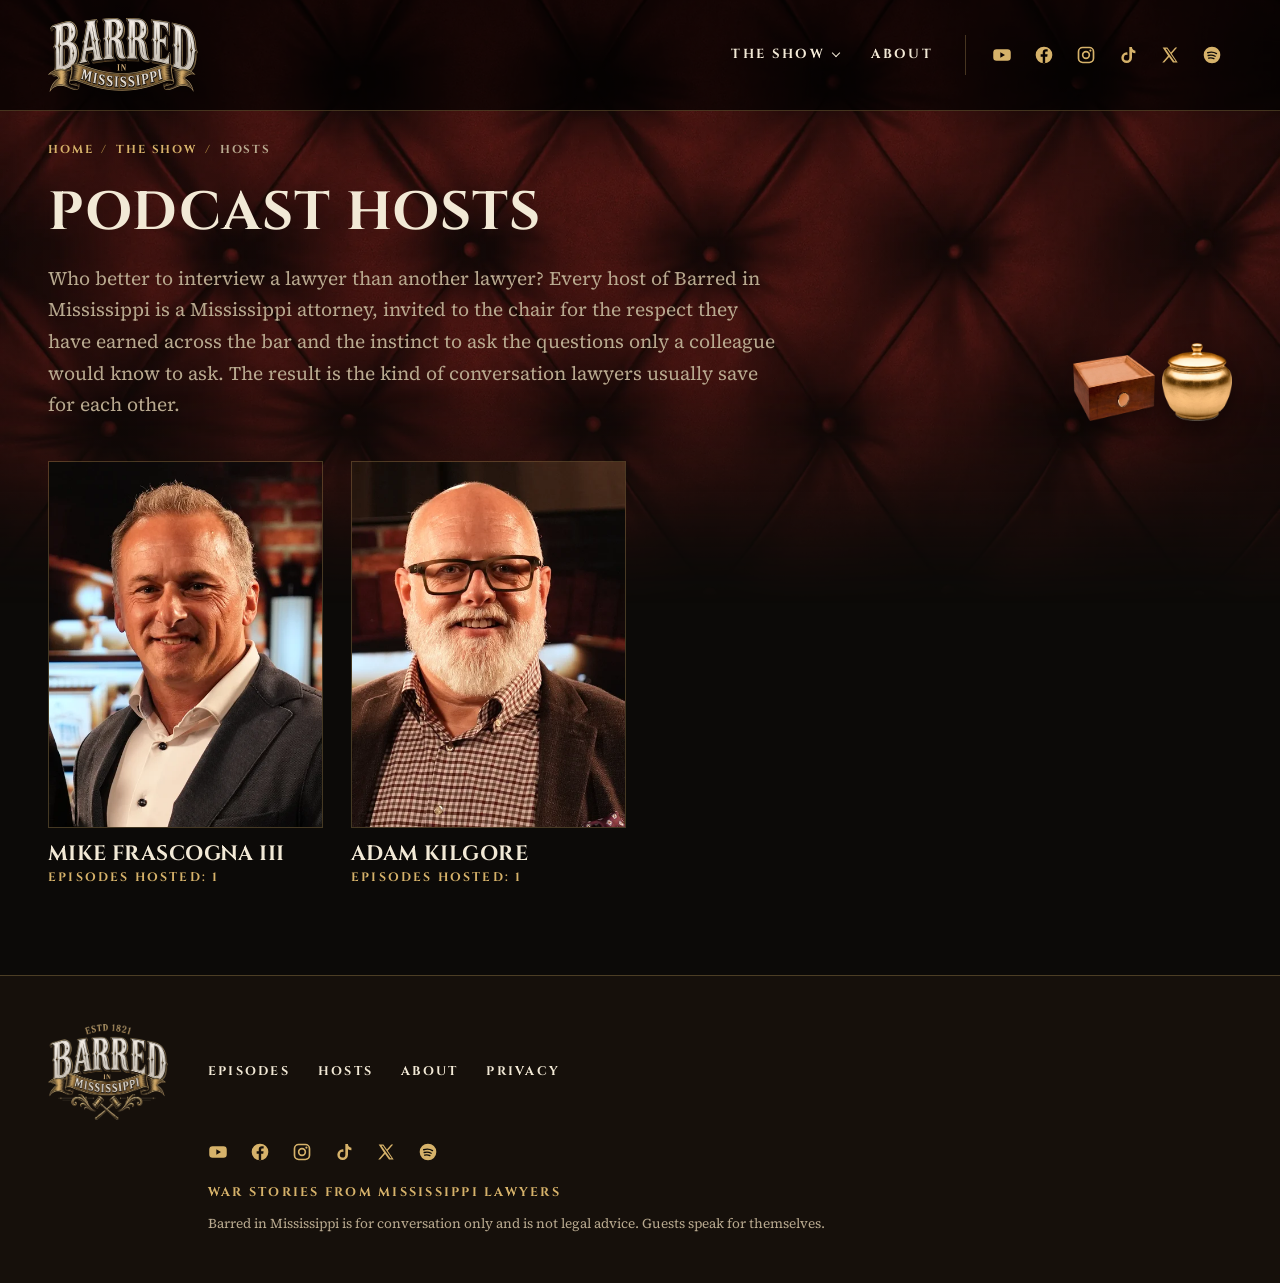
==== hosts/index.html @ 9eb92b51 "Deploy site from d21d8d0" ====
<!doctype html>
<html lang="en">
<head>
  <meta charset="UTF-8" />
  <meta http-equiv="Content-Security-Policy" content="default-src 'self'; img-src 'self' data:; media-src 'self'; font-src 'self'; style-src 'self'; script-src 'self'; frame-src https://www.youtube-nocookie.com; base-uri 'self'; form-action 'none'; object-src 'none'; upgrade-insecure-requests">
  <meta name="viewport" content="width=device-width, initial-scale=1.0" />
  <title>Hosts | Barred in Mississippi</title>
<meta name="description" content="The Mississippi lawyers who host Barred in Mississippi.">
<meta name="robots" content="noindex,nofollow">
<link rel="canonical" href="https://barredinmississippi.com/hosts/">
<meta property="og:type" content="website">
<meta property="og:site_name" content="Barred in Mississippi">
<meta property="og:locale" content="en_US">
<meta property="og:title" content="Hosts | Barred in Mississippi">
<meta property="og:description" content="The Mississippi lawyers who host Barred in Mississippi.">
<meta property="og:url" content="https://barredinmississippi.com/hosts/">
<meta property="og:image" content="https://barredinmississippi.com/og/barred-og.jpg">
<meta property="og:image:alt" content="Barred in Mississippi: War Stories from Mississippi Lawyers">
<meta name="twitter:card" content="summary_large_image">
<meta name="referrer" content="strict-origin-when-cross-origin">
<script type="application/ld+json">{"@context":"https://schema.org","@graph":[{"@type":"Organization","@id":"https://barredinmississippi.com/#organization","name":"Barred in Mississippi","url":"https://barredinmississippi.com/","slogan":"War Stories from Mississippi Lawyers","logo":{"@type":"ImageObject","url":"https://barredinmississippi.com/icon-512.png","width":512,"height":512},"sameAs":[]},{"@type":"BreadcrumbList","itemListElement":[{"@type":"ListItem","position":1,"name":"Barred in Mississippi","item":"https://barredinmississippi.com/"},{"@type":"ListItem","position":2,"name":"The show","item":"https://barredinmississippi.com/show/"},{"@type":"ListItem","position":3,"name":"Hosts","item":"https://barredinmississippi.com/hosts/"}]}]}</script>
  <link rel="icon" type="image/png" sizes="32x32" href="/favicon-32.png"><link rel="icon" href="/favicon.ico" sizes="16x16 32x32"><link rel="apple-touch-icon" sizes="180x180" href="/apple-touch-icon.png"><link rel="manifest" href="/site.webmanifest"><meta name="theme-color" content="#0c0a08">
  <script type="module" crossorigin src="/assets/page-CpXRUD9X.js"></script>
  <link rel="modulepreload" crossorigin href="/assets/chrome-CKt9qE5e.js">
  <link rel="stylesheet" crossorigin href="/assets/chrome-BFqnssAL.css">
</head>
<body class="inner">
  <div id="page"><a class="skip-link" href="#main">Skip to content</a>
<header class="main-header"><a class="brand" href="/" aria-label="Barred in Mississippi home"><img src="/brand/wordmark-600.webp" srcset="/brand/wordmark-600.webp 600w, /brand/wordmark-1200.webp 1200w" sizes="150px" width="1200" height="591" alt=""></a><button class="mobile-menu" aria-label="Open menu" aria-expanded="false" aria-controls="main-nav">Menu <span>+</span></button><nav id="main-nav" aria-label="Main"><div class="nav-group"><a class="nav-top" href="/show/">The show <span class="nav-caret" aria-hidden="true"></span></a><div class="subnav"><a href="/show/">Episodes</a><a href="/hosts/">Hosts</a></div></div><a href="/#about">About</a><ul class="social social-menu" aria-label="Barred in Mississippi on social media"><li><span class="social-soon" title="YouTube: coming soon" aria-label="YouTube, coming soon"><svg viewBox="0 0 24 24" width="20" height="20" fill="currentColor" aria-hidden="true" focusable="false"><path fill-rule="evenodd" d="M5.5 5h13a4 4 0 0 1 4 4v6a4 4 0 0 1-4 4h-13a4 4 0 0 1-4-4V9a4 4 0 0 1 4-4Zm4.5 3.8v6.4l5.6-3.2Z"/></svg></span></li><li><span class="social-soon" title="Facebook: coming soon" aria-label="Facebook, coming soon"><svg viewBox="0 0 24 24" width="20" height="20" fill="currentColor" aria-hidden="true" focusable="false"><path fill-rule="evenodd" d="M12 2a10 10 0 1 1 0 20a10 10 0 1 1 0-20Zm1.4 19.6V14h2.5l.4-3h-2.9V9.3c0-.9.3-1.5 1.5-1.5h1.5V5.1c-.3 0-1.2-.1-2.2-.1-2.2 0-3.7 1.3-3.7 3.8V11H8v3h2.5v7.6Z"/></svg></span></li><li><span class="social-soon" title="Instagram: coming soon" aria-label="Instagram, coming soon"><svg viewBox="0 0 24 24" width="20" height="20" fill="currentColor" aria-hidden="true" focusable="false"><rect x="3" y="3" width="18" height="18" rx="5" fill="none" stroke="currentColor" stroke-width="2"/><circle cx="12" cy="12" r="4" fill="none" stroke="currentColor" stroke-width="2"/><circle cx="17.3" cy="6.7" r="1.3"/></svg></span></li><li><span class="social-soon" title="TikTok: coming soon" aria-label="TikTok, coming soon"><svg viewBox="0 0 24 24" width="20" height="20" fill="currentColor" aria-hidden="true" focusable="false"><path d="M13.6 2.5h3.1a4.8 4.8 0 0 0 4.2 4.3v3.1a7.8 7.8 0 0 1-4.1-1.3v6.6a6.4 6.4 0 1 1-6.4-6.4c.3 0 .6 0 .9.1v3.2a3.3 3.3 0 1 0 2.3 3.1Z"/></svg></span></li><li><span class="social-soon" title="X: coming soon" aria-label="X, coming soon"><svg viewBox="0 0 24 24" width="20" height="20" fill="currentColor" aria-hidden="true" focusable="false"><path fill-rule="evenodd" d="M3.2 3h5.6l4.3 5.9L18.3 3h2.3l-6.5 7.5 7.1 10.5h-5.6l-4.7-6.6L5 21H2.7l7-8ZM6.6 4.6l10.6 14.8h1.6L8.3 4.6Z"/></svg></span></li><li><span class="social-soon" title="Spotify: coming soon" aria-label="Spotify, coming soon"><svg viewBox="0 0 24 24" width="20" height="20" fill="currentColor" aria-hidden="true" focusable="false"><circle cx="12" cy="12" r="10"/><path d="M6.8 9.3c3.6-1.1 7.6-.8 10.6 1M7.4 12.6c2.9-.8 6-.5 8.4.9M8 15.7c2.2-.6 4.4-.4 6.3.7" fill="none" stroke="#0c0a08" stroke-width="1.6" stroke-linecap="round"/></svg></span></li></ul></nav><ul class="social social-header" aria-label="Barred in Mississippi on social media"><li><span class="social-soon" title="YouTube: coming soon" aria-label="YouTube, coming soon"><svg viewBox="0 0 24 24" width="20" height="20" fill="currentColor" aria-hidden="true" focusable="false"><path fill-rule="evenodd" d="M5.5 5h13a4 4 0 0 1 4 4v6a4 4 0 0 1-4 4h-13a4 4 0 0 1-4-4V9a4 4 0 0 1 4-4Zm4.5 3.8v6.4l5.6-3.2Z"/></svg></span></li><li><span class="social-soon" title="Facebook: coming soon" aria-label="Facebook, coming soon"><svg viewBox="0 0 24 24" width="20" height="20" fill="currentColor" aria-hidden="true" focusable="false"><path fill-rule="evenodd" d="M12 2a10 10 0 1 1 0 20a10 10 0 1 1 0-20Zm1.4 19.6V14h2.5l.4-3h-2.9V9.3c0-.9.3-1.5 1.5-1.5h1.5V5.1c-.3 0-1.2-.1-2.2-.1-2.2 0-3.7 1.3-3.7 3.8V11H8v3h2.5v7.6Z"/></svg></span></li><li><span class="social-soon" title="Instagram: coming soon" aria-label="Instagram, coming soon"><svg viewBox="0 0 24 24" width="20" height="20" fill="currentColor" aria-hidden="true" focusable="false"><rect x="3" y="3" width="18" height="18" rx="5" fill="none" stroke="currentColor" stroke-width="2"/><circle cx="12" cy="12" r="4" fill="none" stroke="currentColor" stroke-width="2"/><circle cx="17.3" cy="6.7" r="1.3"/></svg></span></li><li><span class="social-soon" title="TikTok: coming soon" aria-label="TikTok, coming soon"><svg viewBox="0 0 24 24" width="20" height="20" fill="currentColor" aria-hidden="true" focusable="false"><path d="M13.6 2.5h3.1a4.8 4.8 0 0 0 4.2 4.3v3.1a7.8 7.8 0 0 1-4.1-1.3v6.6a6.4 6.4 0 1 1-6.4-6.4c.3 0 .6 0 .9.1v3.2a3.3 3.3 0 1 0 2.3 3.1Z"/></svg></span></li><li><span class="social-soon" title="X: coming soon" aria-label="X, coming soon"><svg viewBox="0 0 24 24" width="20" height="20" fill="currentColor" aria-hidden="true" focusable="false"><path fill-rule="evenodd" d="M3.2 3h5.6l4.3 5.9L18.3 3h2.3l-6.5 7.5 7.1 10.5h-5.6l-4.7-6.6L5 21H2.7l7-8ZM6.6 4.6l10.6 14.8h1.6L8.3 4.6Z"/></svg></span></li><li><span class="social-soon" title="Spotify: coming soon" aria-label="Spotify, coming soon"><svg viewBox="0 0 24 24" width="20" height="20" fill="currentColor" aria-hidden="true" focusable="false"><circle cx="12" cy="12" r="10"/><path d="M6.8 9.3c3.6-1.1 7.6-.8 10.6 1M7.4 12.6c2.9-.8 6-.5 8.4.9M8 15.7c2.2-.6 4.4-.4 6.3.7" fill="none" stroke="#0c0a08" stroke-width="1.6" stroke-linecap="round"/></svg></span></li></ul></header>
<main id="main" class="page">
<section class="show hosts"><div class="wrap"><nav class="crumbs" aria-label="Breadcrumb"><ol><li><a href="/">Home</a></li><li><a href="/show/">The show</a></li><li aria-current="page">Hosts</li></ol></nav><div class="shelf-head"><div><h1 class="page-title">Podcast Hosts</h1><p class="page-lede">Who better to interview a lawyer than another lawyer? Every host of Barred in Mississippi is a Mississippi attorney, invited to the chair for the respect they have earned across the bar and the instinct to ask the questions only a colleague would know to ask. The result is the kind of conversation lawyers usually save for each other.</p></div><div class="shelf shelf-title" aria-hidden="true"><img class="shelf-humidor" src="/img/shelf/humidor.webp" width="408" height="330" alt="" loading="lazy" decoding="async"><img class="shelf-jar" src="/img/shelf/jar.webp" width="351" height="390" alt="" loading="lazy" decoding="async"></div></div><ol class="host-grid"><li class="host-card"><a class="host-photo" href="/hosts/mike-frascogna-iii/"><img src="/img/hosts/mike-frascogna-iii-480.webp" srcset="/img/hosts/mike-frascogna-iii-480.webp 480w, /img/hosts/mike-frascogna-iii-900.webp 900w" sizes="(max-width:560px) 92vw, (max-width:1100px) 30vw, 22vw" width="900" height="1205" alt="Mike Frascogna III" decoding="async"></a><h2 class="host-name"><a href="/hosts/mike-frascogna-iii/">Mike Frascogna III</a></h2><p class="host-count">Episodes hosted: 1</p></li><li class="host-card"><a class="host-photo" href="/hosts/adam-kilgore/"><img src="/img/hosts/adam-kilgore-480.webp" srcset="/img/hosts/adam-kilgore-480.webp 480w, /img/hosts/adam-kilgore-900.webp 900w" sizes="(max-width:560px) 92vw, (max-width:1100px) 30vw, 22vw" width="900" height="1205" alt="Adam Kilgore" decoding="async"></a><h2 class="host-name"><a href="/hosts/adam-kilgore/">Adam Kilgore</a></h2><p class="host-count">Episodes hosted: 1</p></li></ol></div></section>
</main>
<footer class="site-footer"><a class="footer-mark" href="/"><img src="/brand/logo-primary-600.webp" width="600" height="478" alt="Barred in Mississippi, established 1821" loading="lazy"></a><div class="footer-links"><a href="/show/">Episodes</a><a href="/hosts/">Hosts</a><a href="/#about">About</a><a href="/privacy/">Privacy</a></div><ul class="social social-footer" aria-label="Barred in Mississippi on social media"><li><span class="social-soon" title="YouTube: coming soon" aria-label="YouTube, coming soon"><svg viewBox="0 0 24 24" width="20" height="20" fill="currentColor" aria-hidden="true" focusable="false"><path fill-rule="evenodd" d="M5.5 5h13a4 4 0 0 1 4 4v6a4 4 0 0 1-4 4h-13a4 4 0 0 1-4-4V9a4 4 0 0 1 4-4Zm4.5 3.8v6.4l5.6-3.2Z"/></svg></span></li><li><span class="social-soon" title="Facebook: coming soon" aria-label="Facebook, coming soon"><svg viewBox="0 0 24 24" width="20" height="20" fill="currentColor" aria-hidden="true" focusable="false"><path fill-rule="evenodd" d="M12 2a10 10 0 1 1 0 20a10 10 0 1 1 0-20Zm1.4 19.6V14h2.5l.4-3h-2.9V9.3c0-.9.3-1.5 1.5-1.5h1.5V5.1c-.3 0-1.2-.1-2.2-.1-2.2 0-3.7 1.3-3.7 3.8V11H8v3h2.5v7.6Z"/></svg></span></li><li><span class="social-soon" title="Instagram: coming soon" aria-label="Instagram, coming soon"><svg viewBox="0 0 24 24" width="20" height="20" fill="currentColor" aria-hidden="true" focusable="false"><rect x="3" y="3" width="18" height="18" rx="5" fill="none" stroke="currentColor" stroke-width="2"/><circle cx="12" cy="12" r="4" fill="none" stroke="currentColor" stroke-width="2"/><circle cx="17.3" cy="6.7" r="1.3"/></svg></span></li><li><span class="social-soon" title="TikTok: coming soon" aria-label="TikTok, coming soon"><svg viewBox="0 0 24 24" width="20" height="20" fill="currentColor" aria-hidden="true" focusable="false"><path d="M13.6 2.5h3.1a4.8 4.8 0 0 0 4.2 4.3v3.1a7.8 7.8 0 0 1-4.1-1.3v6.6a6.4 6.4 0 1 1-6.4-6.4c.3 0 .6 0 .9.1v3.2a3.3 3.3 0 1 0 2.3 3.1Z"/></svg></span></li><li><span class="social-soon" title="X: coming soon" aria-label="X, coming soon"><svg viewBox="0 0 24 24" width="20" height="20" fill="currentColor" aria-hidden="true" focusable="false"><path fill-rule="evenodd" d="M3.2 3h5.6l4.3 5.9L18.3 3h2.3l-6.5 7.5 7.1 10.5h-5.6l-4.7-6.6L5 21H2.7l7-8ZM6.6 4.6l10.6 14.8h1.6L8.3 4.6Z"/></svg></span></li><li><span class="social-soon" title="Spotify: coming soon" aria-label="Spotify, coming soon"><svg viewBox="0 0 24 24" width="20" height="20" fill="currentColor" aria-hidden="true" focusable="false"><circle cx="12" cy="12" r="10"/><path d="M6.8 9.3c3.6-1.1 7.6-.8 10.6 1M7.4 12.6c2.9-.8 6-.5 8.4.9M8 15.7c2.2-.6 4.4-.4 6.3.7" fill="none" stroke="#0c0a08" stroke-width="1.6" stroke-linecap="round"/></svg></span></li></ul><p class="footer-tag">War Stories from Mississippi Lawyers</p><p class="footer-note">Barred in Mississippi is for conversation only and is not legal advice. Guests speak for themselves.</p></footer></div>
</body>
</html>
---- assets/chrome-BFqnssAL.css ----
@font-face{font-family:Cinzel;font-style:normal;font-display:swap;font-weight:600;src:url(/assets/cinzel-latin-ext-600-normal-BEFdM_VE.woff2)format("woff2"),url(/assets/cinzel-latin-ext-600-normal-BY9Mq9iK.woff)format("woff");unicode-range:U+100-2BA,U+2BD-2C5,U+2C7-2CC,U+2CE-2D7,U+2DD-2FF,U+304,U+308,U+329,U+1D00-1DBF,U+1E00-1E9F,U+1EF2-1EFF,U+2020,U+20A0-20AB,U+20AD-20C0,U+2113,U+2C60-2C7F,U+A720-A7FF}@font-face{font-family:Cinzel;font-style:normal;font-display:swap;font-weight:600;src:url(/assets/cinzel-latin-600-normal-Dd5YO2UX.woff2)format("woff2"),url(/assets/cinzel-latin-600-normal-CH_LB4su.woff)format("woff");unicode-range:U+??,U+131,U+152-153,U+2BB-2BC,U+2C6,U+2DA,U+2DC,U+304,U+308,U+329,U+2000-206F,U+20AC,U+2122,U+2191,U+2193,U+2212,U+2215,U+FEFF,U+FFFD}@font-face{font-family:Cinzel;font-style:normal;font-display:swap;font-weight:700;src:url(/assets/cinzel-latin-ext-700-normal-C24KFjuG.woff2)format("woff2"),url(/assets/cinzel-latin-ext-700-normal-CORa-yIv.woff)format("woff");unicode-range:U+100-2BA,U+2BD-2C5,U+2C7-2CC,U+2CE-2D7,U+2DD-2FF,U+304,U+308,U+329,U+1D00-1DBF,U+1E00-1E9F,U+1EF2-1EFF,U+2020,U+20A0-20AB,U+20AD-20C0,U+2113,U+2C60-2C7F,U+A720-A7FF}@font-face{font-family:Cinzel;font-style:normal;font-display:swap;font-weight:700;src:url(/assets/cinzel-latin-700-normal-Dkw14w9r.woff2)format("woff2"),url(/assets/cinzel-latin-700-normal-C-gK7hA8.woff)format("woff");unicode-range:U+??,U+131,U+152-153,U+2BB-2BC,U+2C6,U+2DA,U+2DC,U+304,U+308,U+329,U+2000-206F,U+20AC,U+2122,U+2191,U+2193,U+2212,U+2215,U+FEFF,U+FFFD}@font-face{font-family:"Source Serif 4";font-style:normal;font-display:swap;font-weight:400;src:url(/assets/source-serif-4-cyrillic-ext-400-normal-CWV284fw.woff2)format("woff2"),url(/assets/source-serif-4-cyrillic-ext-400-normal-CYkrUebz.woff)format("woff");unicode-range:U+460-52F,U+1C80-1C8A,U+20B4,U+2DE0-2DFF,U+A640-A69F,U+FE2E-FE2F}@font-face{font-family:"Source Serif 4";font-style:normal;font-display:swap;font-weight:400;src:url(/assets/source-serif-4-cyrillic-400-normal-C44pakCn.woff2)format("woff2"),url(/assets/source-serif-4-cyrillic-400-normal-DEwCKrdL.woff)format("woff");unicode-range:U+301,U+400-45F,U+490-491,U+4B0-4B1,U+2116}@font-face{font-family:"Source Serif 4";font-style:normal;font-display:swap;font-weight:400;src:url(/assets/source-serif-4-greek-400-normal-Cw5-AHNN.woff2)format("woff2"),url(/assets/source-serif-4-greek-400-normal-D_DO3bho.woff)format("woff");unicode-range:U+370-377,U+37A-37F,U+384-38A,U+38C,U+38E-3A1,U+3A3-3FF}@font-face{font-family:"Source Serif 4";font-style:normal;font-display:swap;font-weight:400;src:url(/assets/source-serif-4-vietnamese-400-normal-DFDfvBrN.woff2)format("woff2"),url(/assets/source-serif-4-vietnamese-400-normal-9XEw6Pmr.woff)format("woff");unicode-range:U+102-103,U+110-111,U+128-129,U+168-169,U+1A0-1A1,U+1AF-1B0,U+300-301,U+303-304,U+308-309,U+323,U+329,U+1EA0-1EF9,U+20AB}@font-face{font-family:"Source Serif 4";font-style:normal;font-display:swap;font-weight:400;src:url(/assets/source-serif-4-latin-ext-400-normal-B5LksYz5.woff2)format("woff2"),url(/assets/source-serif-4-latin-ext-400-normal-DKmgyNre.woff)format("woff");unicode-range:U+100-2BA,U+2BD-2C5,U+2C7-2CC,U+2CE-2D7,U+2DD-2FF,U+304,U+308,U+329,U+1D00-1DBF,U+1E00-1E9F,U+1EF2-1EFF,U+2020,U+20A0-20AB,U+20AD-20C4,U+2113,U+2C60-2C7F,U+A720-A7FF}@font-face{font-family:"Source Serif 4";font-style:normal;font-display:swap;font-weight:400;src:url(/assets/source-serif-4-latin-400-normal-DJ5YJwmz.woff2)format("woff2"),url(/assets/source-serif-4-latin-400-normal-C1O10bxN.woff)format("woff");unicode-range:U+??,U+131,U+152-153,U+2BB-2BC,U+2C6,U+2DA,U+2DC,U+304,U+308,U+329,U+2000-206F,U+20AC,U+2122,U+2191,U+2193,U+2212,U+2215,U+FEFF,U+FFFD}@font-face{font-family:"Source Serif 4";font-style:italic;font-display:swap;font-weight:400;src:url(/assets/source-serif-4-cyrillic-ext-400-italic-zoDFlEzN.woff2)format("woff2"),url(/assets/source-serif-4-cyrillic-ext-400-italic-Drp6JL_V.woff)format("woff");unicode-range:U+460-52F,U+1C80-1C8A,U+20B4,U+2DE0-2DFF,U+A640-A69F,U+FE2E-FE2F}@font-face{font-family:"Source Serif 4";font-style:italic;font-display:swap;font-weight:400;src:url(/assets/source-serif-4-cyrillic-400-italic-BLN19cOa.woff2)format("woff2"),url(/assets/source-serif-4-cyrillic-400-italic-C-sRFhvU.woff)format("woff");unicode-range:U+301,U+400-45F,U+490-491,U+4B0-4B1,U+2116}@font-face{font-family:"Source Serif 4";font-style:italic;font-display:swap;font-weight:400;src:url(/assets/source-serif-4-greek-400-italic-C7D4Dq0H.woff2)format("woff2"),url(/assets/source-serif-4-greek-400-italic-Ce3U_qGW.woff)format("woff");unicode-range:U+370-377,U+37A-37F,U+384-38A,U+38C,U+38E-3A1,U+3A3-3FF}@font-face{font-family:"Source Serif 4";font-style:italic;font-display:swap;font-weight:400;src:url(/assets/source-serif-4-vietnamese-400-italic-B7_QYl3c.woff2)format("woff2"),url(/assets/source-serif-4-vietnamese-400-italic-7zG0SGDK.woff)format("woff");unicode-range:U+102-103,U+110-111,U+128-129,U+168-169,U+1A0-1A1,U+1AF-1B0,U+300-301,U+303-304,U+308-309,U+323,U+329,U+1EA0-1EF9,U+20AB}@font-face{font-family:"Source Serif 4";font-style:italic;font-display:swap;font-weight:400;src:url(/assets/source-serif-4-latin-ext-400-italic-Cj8BerOQ.woff2)format("woff2"),url(/assets/source-serif-4-latin-ext-400-italic-Cttr6ITu.woff)format("woff");unicode-range:U+100-2BA,U+2BD-2C5,U+2C7-2CC,U+2CE-2D7,U+2DD-2FF,U+304,U+308,U+329,U+1D00-1DBF,U+1E00-1E9F,U+1EF2-1EFF,U+2020,U+20A0-20AB,U+20AD-20C4,U+2113,U+2C60-2C7F,U+A720-A7FF}@font-face{font-family:"Source Serif 4";font-style:italic;font-display:swap;font-weight:400;src:url(/assets/source-serif-4-latin-400-italic-0j97Jm6B.woff2)format("woff2"),url(/assets/source-serif-4-latin-400-italic-DZulBB6l.woff)format("woff");unicode-range:U+??,U+131,U+152-153,U+2BB-2BC,U+2C6,U+2DA,U+2DC,U+304,U+308,U+329,U+2000-206F,U+20AC,U+2122,U+2191,U+2193,U+2212,U+2215,U+FEFF,U+FFFD}@font-face{font-family:"Source Serif 4";font-style:normal;font-display:swap;font-weight:600;src:url(/assets/source-serif-4-cyrillic-ext-600-normal-D_E8FDgP.woff2)format("woff2"),url(/assets/source-serif-4-cyrillic-ext-600-normal-h2VnbV3V.woff)format("woff");unicode-range:U+460-52F,U+1C80-1C8A,U+20B4,U+2DE0-2DFF,U+A640-A69F,U+FE2E-FE2F}@font-face{font-family:"Source Serif 4";font-style:normal;font-display:swap;font-weight:600;src:url(/assets/source-serif-4-cyrillic-600-normal-BDP5YDHD.woff2)format("woff2"),url(/assets/source-serif-4-cyrillic-600-normal-CHh5eQWW.woff)format("woff");unicode-range:U+301,U+400-45F,U+490-491,U+4B0-4B1,U+2116}@font-face{font-family:"Source Serif 4";font-style:normal;font-display:swap;font-weight:600;src:url(/assets/source-serif-4-greek-600-normal-DdRkKr-1.woff2)format("woff2"),url(/assets/source-serif-4-greek-600-normal-OkzgCkGB.woff)format("woff");unicode-range:U+370-377,U+37A-37F,U+384-38A,U+38C,U+38E-3A1,U+3A3-3FF}@font-face{font-family:"Source Serif 4";font-style:normal;font-display:swap;font-weight:600;src:url(/assets/source-serif-4-vietnamese-600-normal-B33FcZBi.woff2)format("woff2"),url(/assets/source-serif-4-vietnamese-600-normal-CKUOBVO_.woff)format("woff");unicode-range:U+102-103,U+110-111,U+128-129,U+168-169,U+1A0-1A1,U+1AF-1B0,U+300-301,U+303-304,U+308-309,U+323,U+329,U+1EA0-1EF9,U+20AB}@font-face{font-family:"Source Serif 4";font-style:normal;font-display:swap;font-weight:600;src:url(/assets/source-serif-4-latin-ext-600-normal-pa-C5Dkf.woff2)format("woff2"),url(/assets/source-serif-4-latin-ext-600-normal-B2fExS53.woff)format("woff");unicode-range:U+100-2BA,U+2BD-2C5,U+2C7-2CC,U+2CE-2D7,U+2DD-2FF,U+304,U+308,U+329,U+1D00-1DBF,U+1E00-1E9F,U+1EF2-1EFF,U+2020,U+20A0-20AB,U+20AD-20C4,U+2113,U+2C60-2C7F,U+A720-A7FF}@font-face{font-family:"Source Serif 4";font-style:normal;font-display:swap;font-weight:600;src:url(/assets/source-serif-4-latin-600-normal-DouSKlru.woff2)format("woff2"),url(/assets/source-serif-4-latin-600-normal-DeJomR3S.woff)format("woff");unicode-range:U+??,U+131,U+152-153,U+2BB-2BC,U+2C6,U+2DA,U+2DC,U+304,U+308,U+329,U+2000-206F,U+20AC,U+2122,U+2191,U+2193,U+2212,U+2215,U+FEFF,U+FFFD}:root{--ink:#0c0a08;--bar:#16100b;--wood:#22170f;--oxblood:#631c17;--gold:#d6b26a;--brass:#a8823f;--cream:#f2e9d6;--muted:#b8a98f;--line:#d6b26a47;--display:"Cinzel", "Trajan Pro", Georgia, serif;--text:"Source Serif 4", Georgia, "Times New Roman", serif;--gutter:clamp(16px, 4vw, 48px);--lightningcss-light: ;--lightningcss-dark:initial;color-scheme:dark}*,:before,:after{box-sizing:border-box}html{scroll-behavior:smooth}@media (prefers-reduced-motion:reduce){html{scroll-behavior:auto}}body{background:var(--ink);color:var(--cream);font:400 1.125rem/1.65 var(--text);-webkit-font-smoothing:antialiased;margin:0;overflow-x:hidden}img,video{max-width:100%;height:auto;display:block}a{color:inherit}h1,h2,h3{font-family:var(--display);text-transform:uppercase;letter-spacing:.02em;margin:0 0 .4em;font-weight:700;line-height:1.05}h1 em,h2 em{font-family:var(--text);text-transform:none;letter-spacing:0;color:var(--gold);font-style:italic;font-weight:400}p{margin:0 0 1em}.wrap{width:min(1240px, 100% - 2 * var(--gutter));margin-inline:auto}.narrow{width:min(760px, 100% - 2 * var(--gutter))}.eyebrow{font:700 .8rem/1.3 var(--display);letter-spacing:.22em;text-transform:uppercase;color:var(--gold);margin-bottom:1rem}.skip-link{z-index:50;background:var(--gold);color:var(--ink);padding:8px 14px;position:absolute;top:8px;left:-999px}.skip-link:focus{left:8px}:focus-visible{outline:2px solid var(--gold);outline-offset:3px}.button{background:var(--gold);color:var(--ink);font:700 .85rem/1 var(--display);letter-spacing:.14em;text-transform:uppercase;border:1px solid var(--gold);align-items:center;gap:.5em;padding:.85em 1.4em;text-decoration:none;transition:background .2s,color .2s;display:inline-flex}.button:hover{color:var(--gold);background:0 0}.text-link{font:700 .82rem/1.2 var(--display);letter-spacing:.14em;text-transform:uppercase;color:var(--gold);border-bottom:1px solid var(--line);padding-bottom:2px;text-decoration:none}.text-link:hover{border-color:var(--gold)}.text-link.light{color:var(--cream)}.main-header{z-index:40;padding:18px var(--gutter);border-bottom:1px solid var(--line);background:#000000b3;align-items:center;gap:24px;display:flex;position:fixed;inset:0 0 auto}.inner .main-header{position:sticky;top:0}html{scroll-padding-top:120px}.brand img{width:150px}#main-nav{gap:32px;margin-left:auto;display:flex}#main-nav a{font:700 .82rem/1 var(--display);letter-spacing:.18em;text-transform:uppercase;color:var(--cream);border-bottom:1px solid #0000;padding:8px 0;text-decoration:none}#main-nav a:hover{border-color:var(--gold);color:var(--gold)}.mobile-menu{border:1px solid var(--line);color:var(--cream);font:700 .8rem/1 var(--display);letter-spacing:.16em;text-transform:uppercase;cursor:pointer;background:0 0;margin-left:auto;padding:10px 14px;display:none}@media (width<=700px){.brand img{width:118px}.mobile-menu{display:block}#main-nav{background:var(--bar);border-bottom:1px solid var(--line);padding:8px var(--gutter) 16px;flex-direction:column;gap:0;display:none;position:absolute;top:100%;left:0;right:0}#main-nav.open{display:flex}#main-nav a{border-bottom:1px solid var(--line);padding:14px 0}}.hero{min-height:min(100svh,980px);padding:140px var(--gutter) clamp(48px, 8vh, 96px);isolation:isolate;grid-template-columns:1fr auto;align-items:end;gap:40px;display:grid;position:relative;overflow:hidden}.hero-video{object-fit:cover;z-index:-2;width:100%;height:100%;position:absolute;inset:0}.hero-shade{z-index:-1;background:linear-gradient(90deg, #0003 0%, #0003 45%, #0000 70%), linear-gradient(0deg, var(--ink) 0%, #08060400 14%);position:absolute;inset:0}.hero-copy{max-width:640px}.hero h1,.hero .eyebrow,.hero-lede{text-shadow:0 1px 2px #000000b3,0 2px 18px #000000a6}.hero-lede{color:var(--cream)}.hero h1{font-size:clamp(2.6rem,5.2vw,4.5rem)}.hero h1 em{margin-top:.12em;font-size:.78em;line-height:1.1;display:inline-block}.hero-lede{color:var(--muted);max-width:34em;font-size:clamp(1.1rem,1.6vw,1.3rem)}.hero-actions{flex-wrap:wrap;align-items:center;gap:18px 28px;margin-top:28px;display:flex}.hero-card{text-align:center;border:1px solid var(--line);-webkit-backdrop-filter:blur(6px);backdrop-filter:blur(6px);background:#0c0a08b8;width:260px;padding:26px 22px 20px}.hero-card p{color:var(--muted);margin:14px 0 0;font-size:.92rem}@media (width<=900px){.hero{grid-template-columns:1fr}.hero-card{display:none}.hero-shade{background:linear-gradient(#08060499 0%,#08060473 30%,#080604f5 80%)}}.section-head{flex-direction:column;margin-bottom:28px;display:flex}.section-head h2,.page-title{font-size:clamp(2rem,4.2vw,3.4rem)}.recent{background:linear-gradient(180deg, #0c0a086b, #0c0a088c), url(/img/textures/leather-tufted-oxblood-2400.webp) center / cover var(--bar);padding:clamp(56px,8vw,104px) 0}@media (width<=760px){.recent{background-image:linear-gradient(#0c0a086b,#0c0a088c),url(/img/textures/leather-tufted-oxblood-1200.webp)}}.plate-row{grid-template-columns:repeat(auto-fit,minmax(240px,1fr));gap:20px;margin:0;padding:0;list-style:none;display:grid}.plate-row a{text-decoration:none;display:block}.plate-row img{border:1px solid var(--line);transition:border-color .2s,transform .3s}.plate-row a:hover img{border-color:var(--gold);transform:translateY(-3px)}.plate-num,.ep-num{font:700 .74rem/1.2 var(--display);letter-spacing:.2em;text-transform:uppercase;color:var(--gold);margin:14px 0 4px;display:block}.plate-guest{font:700 1.05rem/1.2 var(--display);text-transform:uppercase;display:block}.plate-role{color:var(--gold);margin-top:2px;font-size:.92rem;font-style:italic;line-height:1.35;display:block}.more{margin:32px 0 0}@media (width<=1100px){.plate-row{grid-template-columns:repeat(2,1fr)}}.about{background:linear-gradient(180deg, #0c0a0861, #0c0a0880), url(/img/textures/leather-brown-2400.webp) center / cover var(--bar);border-block:1px solid var(--line);padding:clamp(64px,9vw,120px) 0}@media (width<=760px){.about{background-image:linear-gradient(#0c0a0861,#0c0a0880),url(/img/textures/leather-brown-1200.webp)}}.about .eyebrow{margin-bottom:.6rem}.about-title{white-space:nowrap;margin:0 0 clamp(24px,3vw,40px);font-size:clamp(2.2rem,4.6vw,4.4rem)}.about-grid{grid-template-columns:minmax(0,1fr) minmax(0,1fr);align-items:start;gap:clamp(32px,4.5vw,56px);display:grid}.about-photos{gap:12px;display:grid}.about-photos img{border:1px solid var(--line);width:100%;height:auto;display:block}.about-guests{grid-template-columns:repeat(3,minmax(0,1fr));gap:12px;display:grid}.about-copy p{color:var(--muted);max-width:36em;margin:0 0 1.1em}.about-copy p:first-child{margin-top:-.4em}.about-copy strong{color:var(--cream);font-weight:600}.about-copy .button{margin-top:12px}@media (width<=760px){.about-title{white-space:normal;font-size:clamp(2rem,9vw,2.8rem)}.about-grid{grid-template-columns:1fr;gap:28px}}.counties{padding:clamp(64px,9vw,120px) 0 clamp(48px,7vw,96px);overflow:hidden}.counties-copy h2{max-width:18em;font-size:clamp(1.9rem,4vw,3.2rem)}.courthouses{gap:18px;width:max-content;margin:40px 0 0;padding:0;list-style:none;animation:90s linear infinite alternate drift;display:flex}.courthouses li{background:linear-gradient(135deg,#b8913f,#6f5524 50%,#c9a352);flex:none;width:clamp(220px,22vw,340px);padding:10px;box-shadow:0 10px 30px #00000080}.courthouses li.tall{width:calc(clamp(220px,22vw,340px)/1.5625 + 7.2px)}.courthouses img{border:1px solid #0006}@keyframes drift{to{transform:translate(calc(100vw - 100%))}}@media (prefers-reduced-motion:reduce){.courthouses{flex-wrap:wrap;justify-content:center;width:auto;animation:none}}.closing{text-align:center;padding:clamp(72px, 10vw, 140px) var(--gutter);background:radial-gradient(ellipse at 50% 30%, #a8823f38, transparent 60%), var(--ink);border-top:1px solid var(--line)}.closing-mark{width:180px;margin:0 auto 28px}.closing h2{font-size:clamp(2.4rem,6vw,4.6rem)}.closing p:not(.eyebrow){color:var(--muted);margin-bottom:28px}.site-footer{padding:48px var(--gutter);background:var(--bar);border-top:1px solid var(--line);grid-template-columns:auto 1fr;align-items:center;gap:12px 40px;display:grid}.footer-mark img{width:120px}.footer-links{flex-wrap:wrap;gap:28px;display:flex}.footer-links a{font:700 .78rem/1 var(--display);letter-spacing:.18em;text-transform:uppercase;text-decoration:none}.footer-links a:hover{color:var(--gold)}.footer-tag{font:700 .78rem/1.4 var(--display);letter-spacing:.18em;text-transform:uppercase;color:var(--gold);grid-column:2;margin:0}.footer-note{color:var(--muted);grid-column:2;margin:0;font-size:.85rem}@media (width<=700px){.site-footer{text-align:center;grid-template-columns:1fr;justify-items:center}.footer-tag,.footer-note{grid-column:1}.footer-links{justify-content:center}}.page{padding-bottom:clamp(48px,7vw,96px)}.crumbs ol{font:700 .72rem/1.2 var(--display);letter-spacing:.16em;text-transform:uppercase;color:var(--muted);flex-wrap:wrap;gap:8px;margin:32px 0 28px;padding:0;list-style:none;display:flex}.crumbs li+li:before{content:"/";color:var(--brass);margin-right:8px}.crumbs a{color:var(--gold);text-decoration:none}.page-lede{color:var(--muted);font-size:1.2rem}.show-grid{grid-template-columns:repeat(3,1fr);gap:48px 28px;margin:40px 0 0;padding:0;list-style:none;display:grid}.show-plate img{border:1px solid var(--line);transition:border-color .2s}.show-plate:hover img{border-color:var(--gold)}.show-guest{margin:0 0 4px;font-size:1.35rem}.show-guest a{text-decoration:none}.show-guest a:hover{color:var(--gold)}.ep-role{color:var(--gold);margin-bottom:10px;font-style:italic}.show-blurb{color:var(--muted);font-size:1rem}@media (width<=1100px){.show-grid{grid-template-columns:repeat(2,1fr)}}@media (width<=700px){.show-grid{grid-template-columns:1fr}}.ep-guest{margin-bottom:6px;font-size:clamp(2rem,5.4vw,4.4rem)}.ep-role{margin-bottom:28px;font-size:1.2rem}.episode,.show{isolation:isolate;position:relative}.episode{--hdr-fade:calc(220px + min(1240px, 100vw - 2 * var(--gutter)) * .5625 + 90px)}.show{--hdr-fade:460px}.episode:before,.show:before{content:"";height:calc(var(--hdr-fade) + 200px);z-index:-1;pointer-events:none;-webkit-mask-image:linear-gradient(180deg, #000 0, #000 calc(100% - var(--hdr-fade) * .48), transparent 100%);-webkit-mask-image:linear-gradient(180deg, #000 0, #000 calc(100% - var(--hdr-fade) * .48), transparent 100%);mask-image:linear-gradient(180deg, #000 0, #000 calc(100% - var(--hdr-fade) * .48), transparent 100%);background:linear-gradient(#0c0a0861,#0c0a088c),url(/img/textures/leather-tufted-oxblood-2400.webp) top/cover;position:absolute;top:-200px;left:0;right:0}@media (width<=760px){.episode:before,.show:before{background-image:linear-gradient(#0c0a0861,#0c0a088c),url(/img/textures/leather-tufted-oxblood-1200.webp)}}.ep-player{aspect-ratio:16/9;border:1px solid var(--line);background:#000;display:block;position:relative;overflow:hidden}.ep-player img{object-fit:cover;width:100%;height:100%}.ep-player iframe{border:0;width:100%;height:100%;position:absolute;inset:0}.ep-play{border:2px solid var(--gold);background:#0c0a08bf;border-radius:50%;width:96px;height:96px;margin:-48px 0 0 -48px;position:absolute;top:50%;left:50%}.ep-play:after{content:"";border:19px solid #0000;border-left:30px solid var(--gold);border-right:0;position:absolute;top:29px;left:38px}.ep-soon{border:1px solid var(--line);font:700 .74rem/1 var(--display);letter-spacing:.18em;text-transform:uppercase;color:var(--gold);background:#0c0a08d9;padding:10px 16px;position:absolute;bottom:20px;right:20px}.ep-body{grid-template-columns:1fr 340px;gap:56px;margin-top:48px;display:grid}.ep-body.no-photos{grid-template-columns:minmax(0,820px)}.ep-blurb{color:var(--cream);font-size:1.3rem;line-height:1.55}.ep-h2{color:var(--gold);margin:40px 0 20px;font-size:1.5rem}.ep-transcript p{color:var(--muted)}.tx-host b{color:var(--cream);font-weight:600}.tx-time{min-width:4.2em;font:700 .75rem/1 var(--display);letter-spacing:.08em;color:var(--gold);margin-right:10px;text-decoration:none;display:inline-block}.ep-note{border-top:1px solid var(--line);margin-top:36px;padding-top:18px;font-size:.88rem}.ep-photos{align-content:start;gap:16px;display:grid}.ep-photos img{border:1px solid var(--line)}.ep-more{padding-top:clamp(48px,7vw,88px)}.ep-more .text-link{margin-top:28px;display:inline-block}dialog.lightbox{background:0 0;border:0;max-width:94vw;max-height:94vh;padding:0}dialog.lightbox::backdrop{background:#000000e0}dialog.lightbox img{width:auto;max-height:90vh}.close-dialog{width:44px;height:44px;color:var(--cream);border:1px solid var(--line);cursor:pointer;background:#0c0a08cc;font-size:28px;line-height:1;position:absolute;top:8px;right:8px}@media (width<=900px){.ep-body{grid-template-columns:1fr}}.text-page .page-title{font-size:clamp(2.2rem,5vw,3.8rem)}.text-block{border-top:1px solid var(--line);margin-top:26px;padding-top:22px}.text-block h2{color:var(--gold);letter-spacing:.12em;font-size:1.05rem}.text-block p{color:var(--muted)}.not-found{text-align:left;padding-top:32px}.code-404{font:700 clamp(5rem, 16vw, 10rem)/1 var(--display);color:var(--oxblood);margin-bottom:8px;display:block}.reveal{opacity:0;transition:opacity .8s,transform .8s;transform:translateY(18px)}.reveal.in-view{opacity:1;transform:none}@media (prefers-reduced-motion:reduce){.reveal{opacity:1;transition:none;transform:none}}.ep-more-row{grid-template-columns:repeat(4,1fr)}@media (width<=700px){.ep-more-row{grid-template-columns:repeat(2,1fr)}}@media (width<=900px){.hero{min-height:0;padding-top:0}.hero-video{aspect-ratio:9/13;object-position:center top;height:auto;margin:0 calc(-1 * var(--gutter)) -8vw;width:calc(100% + 2 * var(--gutter));z-index:0;max-width:none;position:relative;inset:auto;-webkit-mask-image:linear-gradient(#000 70%,#0000);mask-image:linear-gradient(#000 70%,#0000)}.hero-shade{display:none}.hero-copy{z-index:1;position:relative}}.shelf{--k:.24;align-items:flex-end;gap:calc(36px * var(--k));pointer-events:none;-webkit-user-select:none;user-select:none;display:flex}.shelf img{max-width:none;width:calc(var(--w) * var(--k));filter:drop-shadow(0 10px 14px #0000008c);border:0;flex:none;height:auto}.shelf .shelf-hourglass{--w:332px}.shelf .shelf-humidor{--w:408px}.shelf .shelf-decanter{--w:336px}.shelf .shelf-jar{--w:351px}.shelf-head{justify-content:space-between;align-items:flex-end;gap:24px;display:flex}.shelf-head .shelf{--k:.2}.recent .shelf-head{margin-bottom:28px}.recent .section-head,.show .shelf-head .page-lede{margin-bottom:0}.ep-more .shelf-head{margin-bottom:20px}.ep-more .shelf-head .ep-h2{margin:0}.ep-more .shelf-head .shelf{--k:.17}.counties-copy{position:relative}.shelf-counties{--k:.22;position:absolute;bottom:4px;right:0}.closing{position:relative}.shelf-closing-left,.shelf-closing-right{--k:.26;position:absolute;bottom:56px}.shelf-closing-left{left:max(60px,50vw - 620px)}.shelf-closing-right{right:max(60px,50vw - 620px)}.shelf-ep{--k:.22;justify-content:center;margin-top:20px}.text-page{position:relative}.shelf-side{--k:.28;position:absolute;top:150px;right:max(60px,50vw - 620px)}.shelf-404{--k:.22;margin-top:56px}@media (width<=1240px){.shelf-side{justify-content:center;margin-top:40px;position:static}}@media (width<=1100px){.shelf-counties{display:none}}@media (width<=1000px){.shelf-closing-left{justify-content:center;margin-top:44px;position:static}.shelf-closing-right{display:none}}@media (width<=900px){.shelf-ep{display:none}}@media (width<=760px){.shelf-head .shelf{--k:.13}}@media (width<=560px){.shelf-head .shelf{display:none}}.social{align-items:center;gap:2px;margin:0;padding:0;list-style:none;display:flex}.social a,.social-soon{width:40px;height:40px;color:var(--gold);place-items:center;transition:color .2s,transform .2s;display:grid}.social a:hover{color:var(--cream);transform:translateY(-1px)}.social svg{display:block}.social-header{border-left:1px solid var(--line);margin-left:8px;padding-left:16px}.social-footer{grid-column:2;margin-left:-10px}.social-menu{display:none}@media (width<=700px){.social-header{display:none}.social-menu{flex-wrap:wrap;gap:2px;margin-left:-10px;padding-top:10px;display:flex}.main-header .mobile-menu{white-space:nowrap;flex-shrink:0}}.social-footer{flex-wrap:wrap}@media (width<=700px){.social-footer{grid-column:1;margin-left:0}}.nav-group{display:flex;position:relative}#main-nav .nav-top{align-items:center;gap:8px;display:inline-flex}.nav-caret{border-bottom:1.5px solid;border-right:1.5px solid;width:6px;height:6px;transform:translateY(-2px)rotate(45deg)}.subnav{border:1px solid var(--line);opacity:0;visibility:hidden;z-index:5;background:#0c0a08f5;flex-direction:column;min-width:180px;padding:10px 18px 12px;transition:opacity .18s,transform .18s,visibility .18s;display:flex;position:absolute;top:100%;left:-18px;transform:translateY(6px)}.nav-group:hover .subnav,.nav-group:focus-within .subnav{opacity:1;visibility:visible;transform:none}#main-nav .subnav a{border-bottom:1px solid var(--line);padding:12px 0}#main-nav .subnav a:last-child{border-bottom:0}@media (width<=700px){.nav-group{flex-direction:column}.nav-caret{display:none}.subnav{opacity:1;visibility:visible;background:0 0;border:0;min-width:0;padding:0 0 0 18px;position:static;transform:none}#main-nav .subnav a{border-bottom:1px solid var(--line);color:var(--gold);padding:14px 0}#main-nav .subnav a:last-child{border-bottom:1px solid var(--line)}}.hosts .page-lede{max-width:46rem}.host-grid{grid-template-columns:repeat(4,1fr);gap:44px 28px;margin:40px 0 0;padding:0;list-style:none;display:grid}.host-photo{display:block}.host-photo img{aspect-ratio:3/4;object-fit:cover;border:1px solid var(--line);width:100%;height:auto;transition:border-color .2s,transform .2s;display:block}.host-photo:hover img{border-color:var(--gold);transform:translateY(-3px)}.host-name{margin:16px 0 4px;font-size:1.3rem}.host-name a{text-decoration:none}.host-name a:hover{color:var(--gold)}.host-count{font:700 .76rem/1.3 var(--display);letter-spacing:.18em;text-transform:uppercase;color:var(--gold);margin:0}@media (width<=1100px){.host-grid{grid-template-columns:repeat(3,1fr)}}@media (width<=760px){.host-grid{grid-template-columns:repeat(2,1fr);gap:36px 18px}.host-name{font-size:1.1rem}}.host-page{isolation:isolate;--hero-h:clamp(420px, 52vw, 820px);position:relative}.host-hero{height:calc(var(--hero-h) + 200px);z-index:0;pointer-events:none;position:absolute;top:-200px;left:0;right:0;overflow:hidden}.host-hero img{object-fit:cover;object-position:center 45%;width:100%;height:100%}.host-hero:after{content:"";background:linear-gradient(180deg, #0c0a0880 0, #0c0a081f 32%, #0c0a0880 62%, #0c0a08e0 82%, var(--ink) 100%);position:absolute;inset:0}.host-page>.wrap{z-index:1;position:relative}.host-head{padding-top:calc(var(--hero-h) - 330px)}.host-title{text-shadow:0 2px 24px #000000b3;margin:0 0 10px;font-size:clamp(2.4rem,6vw,5rem)}.host-bio{margin-top:28px}.host-bio p{color:var(--cream);font-size:1.2rem;line-height:1.65}.host-page .ep-h2{margin-top:56px}.host-page .show-grid{margin-top:20px}@media (width<=700px){.host-page{--hero-h:440px}.host-hero{height:calc(var(--hero-h) + 84px);top:-84px}.host-hero img{object-position:center 30%}.host-head{padding-top:250px}.host-bio p{font-size:1.08rem}}.home-hosts{border-block:1px solid var(--line);background:radial-gradient(at 50% 45%,#0c0a0800 30%,#0c0a0873 100%),url(/img/pattern-hosts.webp) 0 0/160px 246px,#2e2112;padding:clamp(56px,8vw,104px) 0}.home-hosts .shelf-head{margin-bottom:20px}.home-hosts .section-head{margin-bottom:0}.home-hosts-lede{color:var(--muted);margin:0;font-size:1.15rem}.home-host-grid,.home-hosts .more{margin-top:36px}
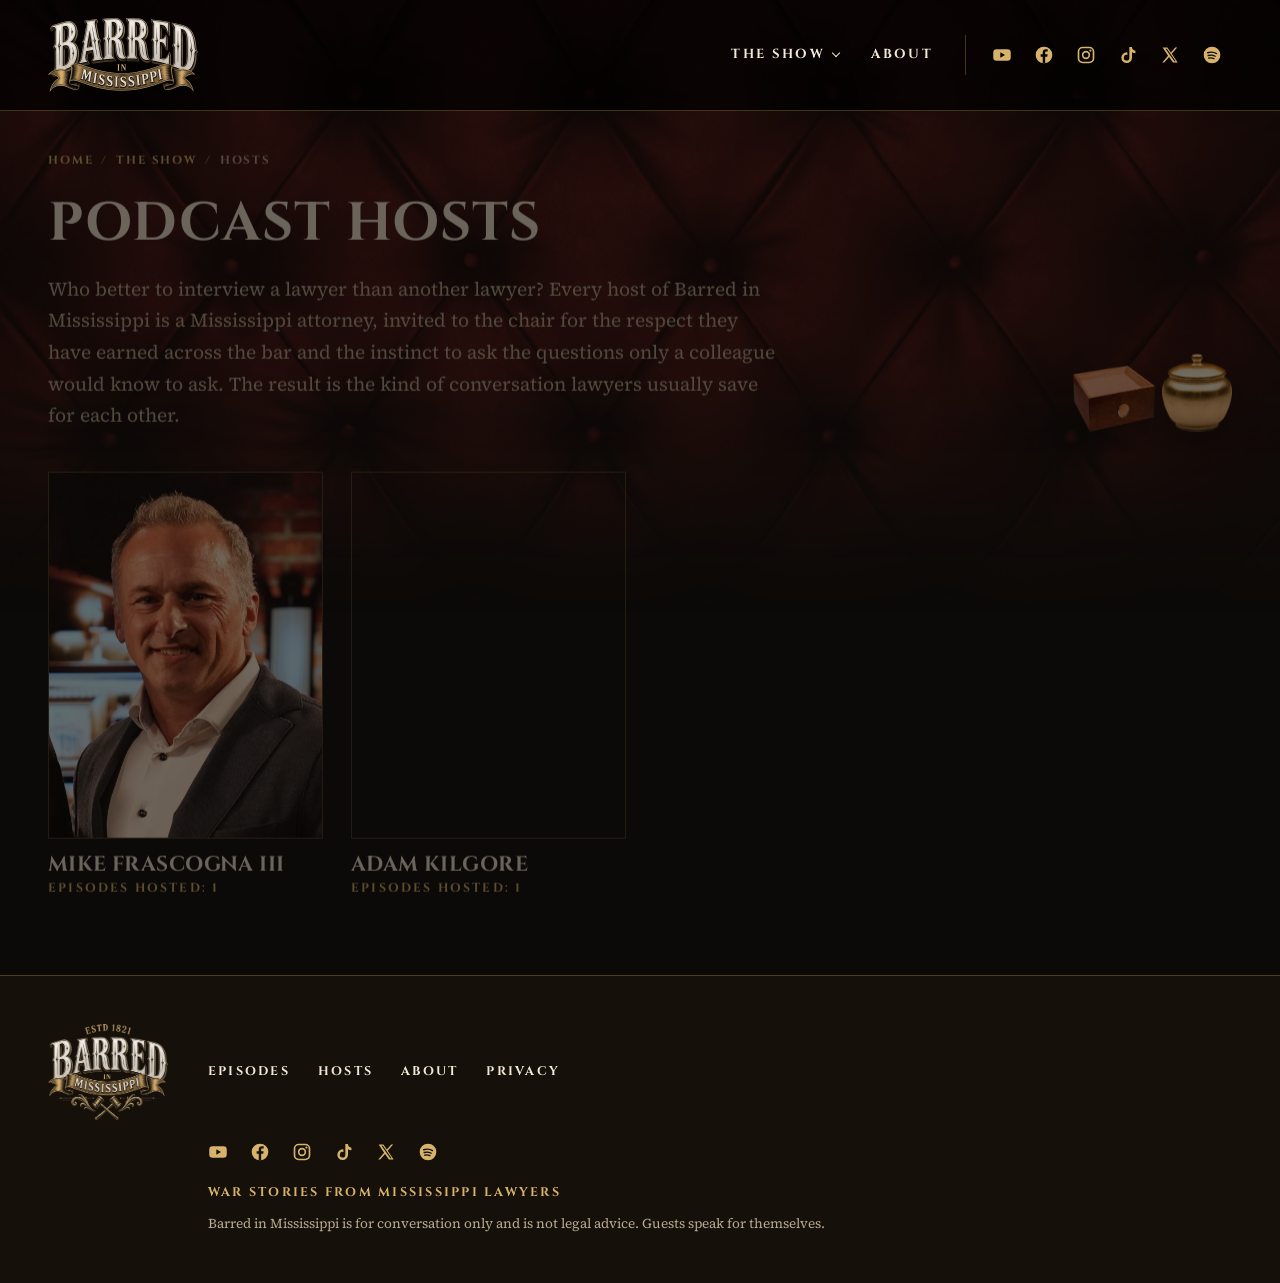
==== commit be4ba5af: "Deploy site from d46bde7" ====
--- a/hosts/index.html
+++ b/hosts/index.html
@@ -6,7 +6,7 @@
   <meta name="viewport" content="width=device-width, initial-scale=1.0" />
   <title>Hosts | Barred in Mississippi</title>
 <meta name="description" content="The Mississippi lawyers who host Barred in Mississippi.">
-<meta name="robots" content="noindex,nofollow">
+<meta name="robots" content="index,follow,max-image-preview:large">
 <link rel="canonical" href="https://barredinmississippi.com/hosts/">
 <meta property="og:type" content="website">
 <meta property="og:site_name" content="Barred in Mississippi">
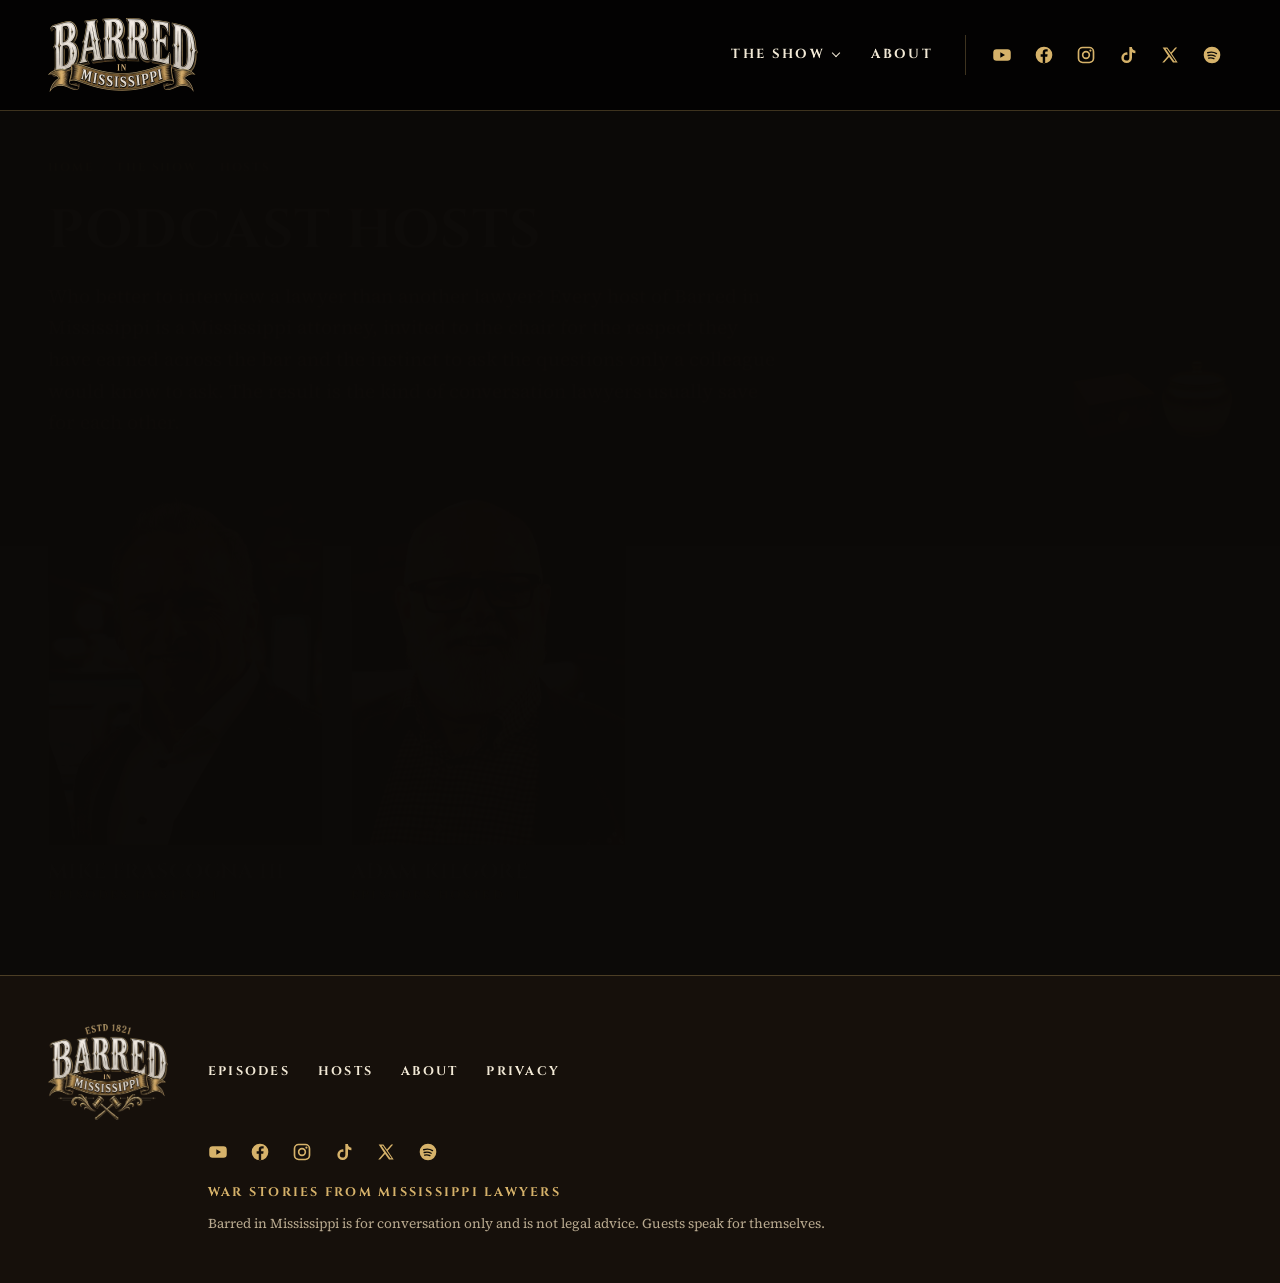
==== commit de47419a: "Deploy site from d5c0448" ====
--- a/hosts/index.html
+++ b/hosts/index.html
@@ -18,7 +18,7 @@
 <meta property="og:image:alt" content="Barred in Mississippi: War Stories from Mississippi Lawyers">
 <meta name="twitter:card" content="summary_large_image">
 <meta name="referrer" content="strict-origin-when-cross-origin">
-<script type="application/ld+json">{"@context":"https://schema.org","@graph":[{"@type":"Organization","@id":"https://barredinmississippi.com/#organization","name":"Barred in Mississippi","url":"https://barredinmississippi.com/","slogan":"War Stories from Mississippi Lawyers","logo":{"@type":"ImageObject","url":"https://barredinmississippi.com/icon-512.png","width":512,"height":512},"sameAs":[]},{"@type":"BreadcrumbList","itemListElement":[{"@type":"ListItem","position":1,"name":"Barred in Mississippi","item":"https://barredinmississippi.com/"},{"@type":"ListItem","position":2,"name":"The show","item":"https://barredinmississippi.com/show/"},{"@type":"ListItem","position":3,"name":"Hosts","item":"https://barredinmississippi.com/hosts/"}]}]}</script>
+<script type="application/ld+json">{"@context":"https://schema.org","@graph":[{"@type":"Organization","@id":"https://barredinmississippi.com/#organization","name":"Barred in Mississippi","url":"https://barredinmississippi.com/","slogan":"War Stories from Mississippi Lawyers","logo":{"@type":"ImageObject","url":"https://barredinmississippi.com/icon-512.png","width":512,"height":512},"sameAs":["https://www.youtube.com/@BarredInms"]},{"@type":"BreadcrumbList","itemListElement":[{"@type":"ListItem","position":1,"name":"Barred in Mississippi","item":"https://barredinmississippi.com/"},{"@type":"ListItem","position":2,"name":"The show","item":"https://barredinmississippi.com/show/"},{"@type":"ListItem","position":3,"name":"Hosts","item":"https://barredinmississippi.com/hosts/"}]}]}</script>
   <link rel="icon" type="image/png" sizes="32x32" href="/favicon-32.png"><link rel="icon" href="/favicon.ico" sizes="16x16 32x32"><link rel="apple-touch-icon" sizes="180x180" href="/apple-touch-icon.png"><link rel="manifest" href="/site.webmanifest"><meta name="theme-color" content="#0c0a08">
   <script type="module" crossorigin src="/assets/page-CpXRUD9X.js"></script>
   <link rel="modulepreload" crossorigin href="/assets/chrome-CKt9qE5e.js">
@@ -26,10 +26,10 @@
 </head>
 <body class="inner">
   <div id="page"><a class="skip-link" href="#main">Skip to content</a>
-<header class="main-header"><a class="brand" href="/" aria-label="Barred in Mississippi home"><img src="/brand/wordmark-600.webp" srcset="/brand/wordmark-600.webp 600w, /brand/wordmark-1200.webp 1200w" sizes="150px" width="1200" height="591" alt=""></a><button class="mobile-menu" aria-label="Open menu" aria-expanded="false" aria-controls="main-nav">Menu <span>+</span></button><nav id="main-nav" aria-label="Main"><div class="nav-group"><a class="nav-top" href="/show/">The show <span class="nav-caret" aria-hidden="true"></span></a><div class="subnav"><a href="/show/">Episodes</a><a href="/hosts/">Hosts</a></div></div><a href="/#about">About</a><ul class="social social-menu" aria-label="Barred in Mississippi on social media"><li><span class="social-soon" title="YouTube: coming soon" aria-label="YouTube, coming soon"><svg viewBox="0 0 24 24" width="20" height="20" fill="currentColor" aria-hidden="true" focusable="false"><path fill-rule="evenodd" d="M5.5 5h13a4 4 0 0 1 4 4v6a4 4 0 0 1-4 4h-13a4 4 0 0 1-4-4V9a4 4 0 0 1 4-4Zm4.5 3.8v6.4l5.6-3.2Z"/></svg></span></li><li><span class="social-soon" title="Facebook: coming soon" aria-label="Facebook, coming soon"><svg viewBox="0 0 24 24" width="20" height="20" fill="currentColor" aria-hidden="true" focusable="false"><path fill-rule="evenodd" d="M12 2a10 10 0 1 1 0 20a10 10 0 1 1 0-20Zm1.4 19.6V14h2.5l.4-3h-2.9V9.3c0-.9.3-1.5 1.5-1.5h1.5V5.1c-.3 0-1.2-.1-2.2-.1-2.2 0-3.7 1.3-3.7 3.8V11H8v3h2.5v7.6Z"/></svg></span></li><li><span class="social-soon" title="Instagram: coming soon" aria-label="Instagram, coming soon"><svg viewBox="0 0 24 24" width="20" height="20" fill="currentColor" aria-hidden="true" focusable="false"><rect x="3" y="3" width="18" height="18" rx="5" fill="none" stroke="currentColor" stroke-width="2"/><circle cx="12" cy="12" r="4" fill="none" stroke="currentColor" stroke-width="2"/><circle cx="17.3" cy="6.7" r="1.3"/></svg></span></li><li><span class="social-soon" title="TikTok: coming soon" aria-label="TikTok, coming soon"><svg viewBox="0 0 24 24" width="20" height="20" fill="currentColor" aria-hidden="true" focusable="false"><path d="M13.6 2.5h3.1a4.8 4.8 0 0 0 4.2 4.3v3.1a7.8 7.8 0 0 1-4.1-1.3v6.6a6.4 6.4 0 1 1-6.4-6.4c.3 0 .6 0 .9.1v3.2a3.3 3.3 0 1 0 2.3 3.1Z"/></svg></span></li><li><span class="social-soon" title="X: coming soon" aria-label="X, coming soon"><svg viewBox="0 0 24 24" width="20" height="20" fill="currentColor" aria-hidden="true" focusable="false"><path fill-rule="evenodd" d="M3.2 3h5.6l4.3 5.9L18.3 3h2.3l-6.5 7.5 7.1 10.5h-5.6l-4.7-6.6L5 21H2.7l7-8ZM6.6 4.6l10.6 14.8h1.6L8.3 4.6Z"/></svg></span></li><li><span class="social-soon" title="Spotify: coming soon" aria-label="Spotify, coming soon"><svg viewBox="0 0 24 24" width="20" height="20" fill="currentColor" aria-hidden="true" focusable="false"><circle cx="12" cy="12" r="10"/><path d="M6.8 9.3c3.6-1.1 7.6-.8 10.6 1M7.4 12.6c2.9-.8 6-.5 8.4.9M8 15.7c2.2-.6 4.4-.4 6.3.7" fill="none" stroke="#0c0a08" stroke-width="1.6" stroke-linecap="round"/></svg></span></li></ul></nav><ul class="social social-header" aria-label="Barred in Mississippi on social media"><li><span class="social-soon" title="YouTube: coming soon" aria-label="YouTube, coming soon"><svg viewBox="0 0 24 24" width="20" height="20" fill="currentColor" aria-hidden="true" focusable="false"><path fill-rule="evenodd" d="M5.5 5h13a4 4 0 0 1 4 4v6a4 4 0 0 1-4 4h-13a4 4 0 0 1-4-4V9a4 4 0 0 1 4-4Zm4.5 3.8v6.4l5.6-3.2Z"/></svg></span></li><li><span class="social-soon" title="Facebook: coming soon" aria-label="Facebook, coming soon"><svg viewBox="0 0 24 24" width="20" height="20" fill="currentColor" aria-hidden="true" focusable="false"><path fill-rule="evenodd" d="M12 2a10 10 0 1 1 0 20a10 10 0 1 1 0-20Zm1.4 19.6V14h2.5l.4-3h-2.9V9.3c0-.9.3-1.5 1.5-1.5h1.5V5.1c-.3 0-1.2-.1-2.2-.1-2.2 0-3.7 1.3-3.7 3.8V11H8v3h2.5v7.6Z"/></svg></span></li><li><span class="social-soon" title="Instagram: coming soon" aria-label="Instagram, coming soon"><svg viewBox="0 0 24 24" width="20" height="20" fill="currentColor" aria-hidden="true" focusable="false"><rect x="3" y="3" width="18" height="18" rx="5" fill="none" stroke="currentColor" stroke-width="2"/><circle cx="12" cy="12" r="4" fill="none" stroke="currentColor" stroke-width="2"/><circle cx="17.3" cy="6.7" r="1.3"/></svg></span></li><li><span class="social-soon" title="TikTok: coming soon" aria-label="TikTok, coming soon"><svg viewBox="0 0 24 24" width="20" height="20" fill="currentColor" aria-hidden="true" focusable="false"><path d="M13.6 2.5h3.1a4.8 4.8 0 0 0 4.2 4.3v3.1a7.8 7.8 0 0 1-4.1-1.3v6.6a6.4 6.4 0 1 1-6.4-6.4c.3 0 .6 0 .9.1v3.2a3.3 3.3 0 1 0 2.3 3.1Z"/></svg></span></li><li><span class="social-soon" title="X: coming soon" aria-label="X, coming soon"><svg viewBox="0 0 24 24" width="20" height="20" fill="currentColor" aria-hidden="true" focusable="false"><path fill-rule="evenodd" d="M3.2 3h5.6l4.3 5.9L18.3 3h2.3l-6.5 7.5 7.1 10.5h-5.6l-4.7-6.6L5 21H2.7l7-8ZM6.6 4.6l10.6 14.8h1.6L8.3 4.6Z"/></svg></span></li><li><span class="social-soon" title="Spotify: coming soon" aria-label="Spotify, coming soon"><svg viewBox="0 0 24 24" width="20" height="20" fill="currentColor" aria-hidden="true" focusable="false"><circle cx="12" cy="12" r="10"/><path d="M6.8 9.3c3.6-1.1 7.6-.8 10.6 1M7.4 12.6c2.9-.8 6-.5 8.4.9M8 15.7c2.2-.6 4.4-.4 6.3.7" fill="none" stroke="#0c0a08" stroke-width="1.6" stroke-linecap="round"/></svg></span></li></ul></header>
+<header class="main-header"><a class="brand" href="/" aria-label="Barred in Mississippi home"><img src="/brand/wordmark-600.webp" srcset="/brand/wordmark-600.webp 600w, /brand/wordmark-1200.webp 1200w" sizes="150px" width="1200" height="591" alt=""></a><button class="mobile-menu" aria-label="Open menu" aria-expanded="false" aria-controls="main-nav">Menu <span>+</span></button><nav id="main-nav" aria-label="Main"><div class="nav-group"><a class="nav-top" href="/show/">The show <span class="nav-caret" aria-hidden="true"></span></a><div class="subnav"><a href="/show/">Episodes</a><a href="/hosts/">Hosts</a></div></div><a href="/#about">About</a><ul class="social social-menu" aria-label="Barred in Mississippi on social media"><li><a href="https://www.youtube.com/@BarredInms" target="_blank" rel="noopener" aria-label="YouTube"><svg viewBox="0 0 24 24" width="20" height="20" fill="currentColor" aria-hidden="true" focusable="false"><path fill-rule="evenodd" d="M5.5 5h13a4 4 0 0 1 4 4v6a4 4 0 0 1-4 4h-13a4 4 0 0 1-4-4V9a4 4 0 0 1 4-4Zm4.5 3.8v6.4l5.6-3.2Z"/></svg></a></li><li><span class="social-soon" title="Facebook: coming soon" aria-label="Facebook, coming soon"><svg viewBox="0 0 24 24" width="20" height="20" fill="currentColor" aria-hidden="true" focusable="false"><path fill-rule="evenodd" d="M12 2a10 10 0 1 1 0 20a10 10 0 1 1 0-20Zm1.4 19.6V14h2.5l.4-3h-2.9V9.3c0-.9.3-1.5 1.5-1.5h1.5V5.1c-.3 0-1.2-.1-2.2-.1-2.2 0-3.7 1.3-3.7 3.8V11H8v3h2.5v7.6Z"/></svg></span></li><li><span class="social-soon" title="Instagram: coming soon" aria-label="Instagram, coming soon"><svg viewBox="0 0 24 24" width="20" height="20" fill="currentColor" aria-hidden="true" focusable="false"><rect x="3" y="3" width="18" height="18" rx="5" fill="none" stroke="currentColor" stroke-width="2"/><circle cx="12" cy="12" r="4" fill="none" stroke="currentColor" stroke-width="2"/><circle cx="17.3" cy="6.7" r="1.3"/></svg></span></li><li><span class="social-soon" title="TikTok: coming soon" aria-label="TikTok, coming soon"><svg viewBox="0 0 24 24" width="20" height="20" fill="currentColor" aria-hidden="true" focusable="false"><path d="M13.6 2.5h3.1a4.8 4.8 0 0 0 4.2 4.3v3.1a7.8 7.8 0 0 1-4.1-1.3v6.6a6.4 6.4 0 1 1-6.4-6.4c.3 0 .6 0 .9.1v3.2a3.3 3.3 0 1 0 2.3 3.1Z"/></svg></span></li><li><span class="social-soon" title="X: coming soon" aria-label="X, coming soon"><svg viewBox="0 0 24 24" width="20" height="20" fill="currentColor" aria-hidden="true" focusable="false"><path fill-rule="evenodd" d="M3.2 3h5.6l4.3 5.9L18.3 3h2.3l-6.5 7.5 7.1 10.5h-5.6l-4.7-6.6L5 21H2.7l7-8ZM6.6 4.6l10.6 14.8h1.6L8.3 4.6Z"/></svg></span></li><li><span class="social-soon" title="Spotify: coming soon" aria-label="Spotify, coming soon"><svg viewBox="0 0 24 24" width="20" height="20" fill="currentColor" aria-hidden="true" focusable="false"><circle cx="12" cy="12" r="10"/><path d="M6.8 9.3c3.6-1.1 7.6-.8 10.6 1M7.4 12.6c2.9-.8 6-.5 8.4.9M8 15.7c2.2-.6 4.4-.4 6.3.7" fill="none" stroke="#0c0a08" stroke-width="1.6" stroke-linecap="round"/></svg></span></li></ul></nav><ul class="social social-header" aria-label="Barred in Mississippi on social media"><li><a href="https://www.youtube.com/@BarredInms" target="_blank" rel="noopener" aria-label="YouTube"><svg viewBox="0 0 24 24" width="20" height="20" fill="currentColor" aria-hidden="true" focusable="false"><path fill-rule="evenodd" d="M5.5 5h13a4 4 0 0 1 4 4v6a4 4 0 0 1-4 4h-13a4 4 0 0 1-4-4V9a4 4 0 0 1 4-4Zm4.5 3.8v6.4l5.6-3.2Z"/></svg></a></li><li><span class="social-soon" title="Facebook: coming soon" aria-label="Facebook, coming soon"><svg viewBox="0 0 24 24" width="20" height="20" fill="currentColor" aria-hidden="true" focusable="false"><path fill-rule="evenodd" d="M12 2a10 10 0 1 1 0 20a10 10 0 1 1 0-20Zm1.4 19.6V14h2.5l.4-3h-2.9V9.3c0-.9.3-1.5 1.5-1.5h1.5V5.1c-.3 0-1.2-.1-2.2-.1-2.2 0-3.7 1.3-3.7 3.8V11H8v3h2.5v7.6Z"/></svg></span></li><li><span class="social-soon" title="Instagram: coming soon" aria-label="Instagram, coming soon"><svg viewBox="0 0 24 24" width="20" height="20" fill="currentColor" aria-hidden="true" focusable="false"><rect x="3" y="3" width="18" height="18" rx="5" fill="none" stroke="currentColor" stroke-width="2"/><circle cx="12" cy="12" r="4" fill="none" stroke="currentColor" stroke-width="2"/><circle cx="17.3" cy="6.7" r="1.3"/></svg></span></li><li><span class="social-soon" title="TikTok: coming soon" aria-label="TikTok, coming soon"><svg viewBox="0 0 24 24" width="20" height="20" fill="currentColor" aria-hidden="true" focusable="false"><path d="M13.6 2.5h3.1a4.8 4.8 0 0 0 4.2 4.3v3.1a7.8 7.8 0 0 1-4.1-1.3v6.6a6.4 6.4 0 1 1-6.4-6.4c.3 0 .6 0 .9.1v3.2a3.3 3.3 0 1 0 2.3 3.1Z"/></svg></span></li><li><span class="social-soon" title="X: coming soon" aria-label="X, coming soon"><svg viewBox="0 0 24 24" width="20" height="20" fill="currentColor" aria-hidden="true" focusable="false"><path fill-rule="evenodd" d="M3.2 3h5.6l4.3 5.9L18.3 3h2.3l-6.5 7.5 7.1 10.5h-5.6l-4.7-6.6L5 21H2.7l7-8ZM6.6 4.6l10.6 14.8h1.6L8.3 4.6Z"/></svg></span></li><li><span class="social-soon" title="Spotify: coming soon" aria-label="Spotify, coming soon"><svg viewBox="0 0 24 24" width="20" height="20" fill="currentColor" aria-hidden="true" focusable="false"><circle cx="12" cy="12" r="10"/><path d="M6.8 9.3c3.6-1.1 7.6-.8 10.6 1M7.4 12.6c2.9-.8 6-.5 8.4.9M8 15.7c2.2-.6 4.4-.4 6.3.7" fill="none" stroke="#0c0a08" stroke-width="1.6" stroke-linecap="round"/></svg></span></li></ul></header>
 <main id="main" class="page">
 <section class="show hosts"><div class="wrap"><nav class="crumbs" aria-label="Breadcrumb"><ol><li><a href="/">Home</a></li><li><a href="/show/">The show</a></li><li aria-current="page">Hosts</li></ol></nav><div class="shelf-head"><div><h1 class="page-title">Podcast Hosts</h1><p class="page-lede">Who better to interview a lawyer than another lawyer? Every host of Barred in Mississippi is a Mississippi attorney, invited to the chair for the respect they have earned across the bar and the instinct to ask the questions only a colleague would know to ask. The result is the kind of conversation lawyers usually save for each other.</p></div><div class="shelf shelf-title" aria-hidden="true"><img class="shelf-humidor" src="/img/shelf/humidor.webp" width="408" height="330" alt="" loading="lazy" decoding="async"><img class="shelf-jar" src="/img/shelf/jar.webp" width="351" height="390" alt="" loading="lazy" decoding="async"></div></div><ol class="host-grid"><li class="host-card"><a class="host-photo" href="/hosts/mike-frascogna-iii/"><img src="/img/hosts/mike-frascogna-iii-480.webp" srcset="/img/hosts/mike-frascogna-iii-480.webp 480w, /img/hosts/mike-frascogna-iii-900.webp 900w" sizes="(max-width:560px) 92vw, (max-width:1100px) 30vw, 22vw" width="900" height="1205" alt="Mike Frascogna III" decoding="async"></a><h2 class="host-name"><a href="/hosts/mike-frascogna-iii/">Mike Frascogna III</a></h2><p class="host-count">Episodes hosted: 1</p></li><li class="host-card"><a class="host-photo" href="/hosts/adam-kilgore/"><img src="/img/hosts/adam-kilgore-480.webp" srcset="/img/hosts/adam-kilgore-480.webp 480w, /img/hosts/adam-kilgore-900.webp 900w" sizes="(max-width:560px) 92vw, (max-width:1100px) 30vw, 22vw" width="900" height="1205" alt="Adam Kilgore" decoding="async"></a><h2 class="host-name"><a href="/hosts/adam-kilgore/">Adam Kilgore</a></h2><p class="host-count">Episodes hosted: 1</p></li></ol></div></section>
 </main>
-<footer class="site-footer"><a class="footer-mark" href="/"><img src="/brand/logo-primary-600.webp" width="600" height="478" alt="Barred in Mississippi, established 1821" loading="lazy"></a><div class="footer-links"><a href="/show/">Episodes</a><a href="/hosts/">Hosts</a><a href="/#about">About</a><a href="/privacy/">Privacy</a></div><ul class="social social-footer" aria-label="Barred in Mississippi on social media"><li><span class="social-soon" title="YouTube: coming soon" aria-label="YouTube, coming soon"><svg viewBox="0 0 24 24" width="20" height="20" fill="currentColor" aria-hidden="true" focusable="false"><path fill-rule="evenodd" d="M5.5 5h13a4 4 0 0 1 4 4v6a4 4 0 0 1-4 4h-13a4 4 0 0 1-4-4V9a4 4 0 0 1 4-4Zm4.5 3.8v6.4l5.6-3.2Z"/></svg></span></li><li><span class="social-soon" title="Facebook: coming soon" aria-label="Facebook, coming soon"><svg viewBox="0 0 24 24" width="20" height="20" fill="currentColor" aria-hidden="true" focusable="false"><path fill-rule="evenodd" d="M12 2a10 10 0 1 1 0 20a10 10 0 1 1 0-20Zm1.4 19.6V14h2.5l.4-3h-2.9V9.3c0-.9.3-1.5 1.5-1.5h1.5V5.1c-.3 0-1.2-.1-2.2-.1-2.2 0-3.7 1.3-3.7 3.8V11H8v3h2.5v7.6Z"/></svg></span></li><li><span class="social-soon" title="Instagram: coming soon" aria-label="Instagram, coming soon"><svg viewBox="0 0 24 24" width="20" height="20" fill="currentColor" aria-hidden="true" focusable="false"><rect x="3" y="3" width="18" height="18" rx="5" fill="none" stroke="currentColor" stroke-width="2"/><circle cx="12" cy="12" r="4" fill="none" stroke="currentColor" stroke-width="2"/><circle cx="17.3" cy="6.7" r="1.3"/></svg></span></li><li><span class="social-soon" title="TikTok: coming soon" aria-label="TikTok, coming soon"><svg viewBox="0 0 24 24" width="20" height="20" fill="currentColor" aria-hidden="true" focusable="false"><path d="M13.6 2.5h3.1a4.8 4.8 0 0 0 4.2 4.3v3.1a7.8 7.8 0 0 1-4.1-1.3v6.6a6.4 6.4 0 1 1-6.4-6.4c.3 0 .6 0 .9.1v3.2a3.3 3.3 0 1 0 2.3 3.1Z"/></svg></span></li><li><span class="social-soon" title="X: coming soon" aria-label="X, coming soon"><svg viewBox="0 0 24 24" width="20" height="20" fill="currentColor" aria-hidden="true" focusable="false"><path fill-rule="evenodd" d="M3.2 3h5.6l4.3 5.9L18.3 3h2.3l-6.5 7.5 7.1 10.5h-5.6l-4.7-6.6L5 21H2.7l7-8ZM6.6 4.6l10.6 14.8h1.6L8.3 4.6Z"/></svg></span></li><li><span class="social-soon" title="Spotify: coming soon" aria-label="Spotify, coming soon"><svg viewBox="0 0 24 24" width="20" height="20" fill="currentColor" aria-hidden="true" focusable="false"><circle cx="12" cy="12" r="10"/><path d="M6.8 9.3c3.6-1.1 7.6-.8 10.6 1M7.4 12.6c2.9-.8 6-.5 8.4.9M8 15.7c2.2-.6 4.4-.4 6.3.7" fill="none" stroke="#0c0a08" stroke-width="1.6" stroke-linecap="round"/></svg></span></li></ul><p class="footer-tag">War Stories from Mississippi Lawyers</p><p class="footer-note">Barred in Mississippi is for conversation only and is not legal advice. Guests speak for themselves.</p></footer></div>
+<footer class="site-footer"><a class="footer-mark" href="/"><img src="/brand/logo-primary-600.webp" width="600" height="478" alt="Barred in Mississippi, established 1821" loading="lazy"></a><div class="footer-links"><a href="/show/">Episodes</a><a href="/hosts/">Hosts</a><a href="/#about">About</a><a href="/privacy/">Privacy</a></div><ul class="social social-footer" aria-label="Barred in Mississippi on social media"><li><a href="https://www.youtube.com/@BarredInms" target="_blank" rel="noopener" aria-label="YouTube"><svg viewBox="0 0 24 24" width="20" height="20" fill="currentColor" aria-hidden="true" focusable="false"><path fill-rule="evenodd" d="M5.5 5h13a4 4 0 0 1 4 4v6a4 4 0 0 1-4 4h-13a4 4 0 0 1-4-4V9a4 4 0 0 1 4-4Zm4.5 3.8v6.4l5.6-3.2Z"/></svg></a></li><li><span class="social-soon" title="Facebook: coming soon" aria-label="Facebook, coming soon"><svg viewBox="0 0 24 24" width="20" height="20" fill="currentColor" aria-hidden="true" focusable="false"><path fill-rule="evenodd" d="M12 2a10 10 0 1 1 0 20a10 10 0 1 1 0-20Zm1.4 19.6V14h2.5l.4-3h-2.9V9.3c0-.9.3-1.5 1.5-1.5h1.5V5.1c-.3 0-1.2-.1-2.2-.1-2.2 0-3.7 1.3-3.7 3.8V11H8v3h2.5v7.6Z"/></svg></span></li><li><span class="social-soon" title="Instagram: coming soon" aria-label="Instagram, coming soon"><svg viewBox="0 0 24 24" width="20" height="20" fill="currentColor" aria-hidden="true" focusable="false"><rect x="3" y="3" width="18" height="18" rx="5" fill="none" stroke="currentColor" stroke-width="2"/><circle cx="12" cy="12" r="4" fill="none" stroke="currentColor" stroke-width="2"/><circle cx="17.3" cy="6.7" r="1.3"/></svg></span></li><li><span class="social-soon" title="TikTok: coming soon" aria-label="TikTok, coming soon"><svg viewBox="0 0 24 24" width="20" height="20" fill="currentColor" aria-hidden="true" focusable="false"><path d="M13.6 2.5h3.1a4.8 4.8 0 0 0 4.2 4.3v3.1a7.8 7.8 0 0 1-4.1-1.3v6.6a6.4 6.4 0 1 1-6.4-6.4c.3 0 .6 0 .9.1v3.2a3.3 3.3 0 1 0 2.3 3.1Z"/></svg></span></li><li><span class="social-soon" title="X: coming soon" aria-label="X, coming soon"><svg viewBox="0 0 24 24" width="20" height="20" fill="currentColor" aria-hidden="true" focusable="false"><path fill-rule="evenodd" d="M3.2 3h5.6l4.3 5.9L18.3 3h2.3l-6.5 7.5 7.1 10.5h-5.6l-4.7-6.6L5 21H2.7l7-8ZM6.6 4.6l10.6 14.8h1.6L8.3 4.6Z"/></svg></span></li><li><span class="social-soon" title="Spotify: coming soon" aria-label="Spotify, coming soon"><svg viewBox="0 0 24 24" width="20" height="20" fill="currentColor" aria-hidden="true" focusable="false"><circle cx="12" cy="12" r="10"/><path d="M6.8 9.3c3.6-1.1 7.6-.8 10.6 1M7.4 12.6c2.9-.8 6-.5 8.4.9M8 15.7c2.2-.6 4.4-.4 6.3.7" fill="none" stroke="#0c0a08" stroke-width="1.6" stroke-linecap="round"/></svg></span></li></ul><p class="footer-tag">War Stories from Mississippi Lawyers</p><p class="footer-note">Barred in Mississippi is for conversation only and is not legal advice. Guests speak for themselves.</p></footer></div>
 </body>
 </html>
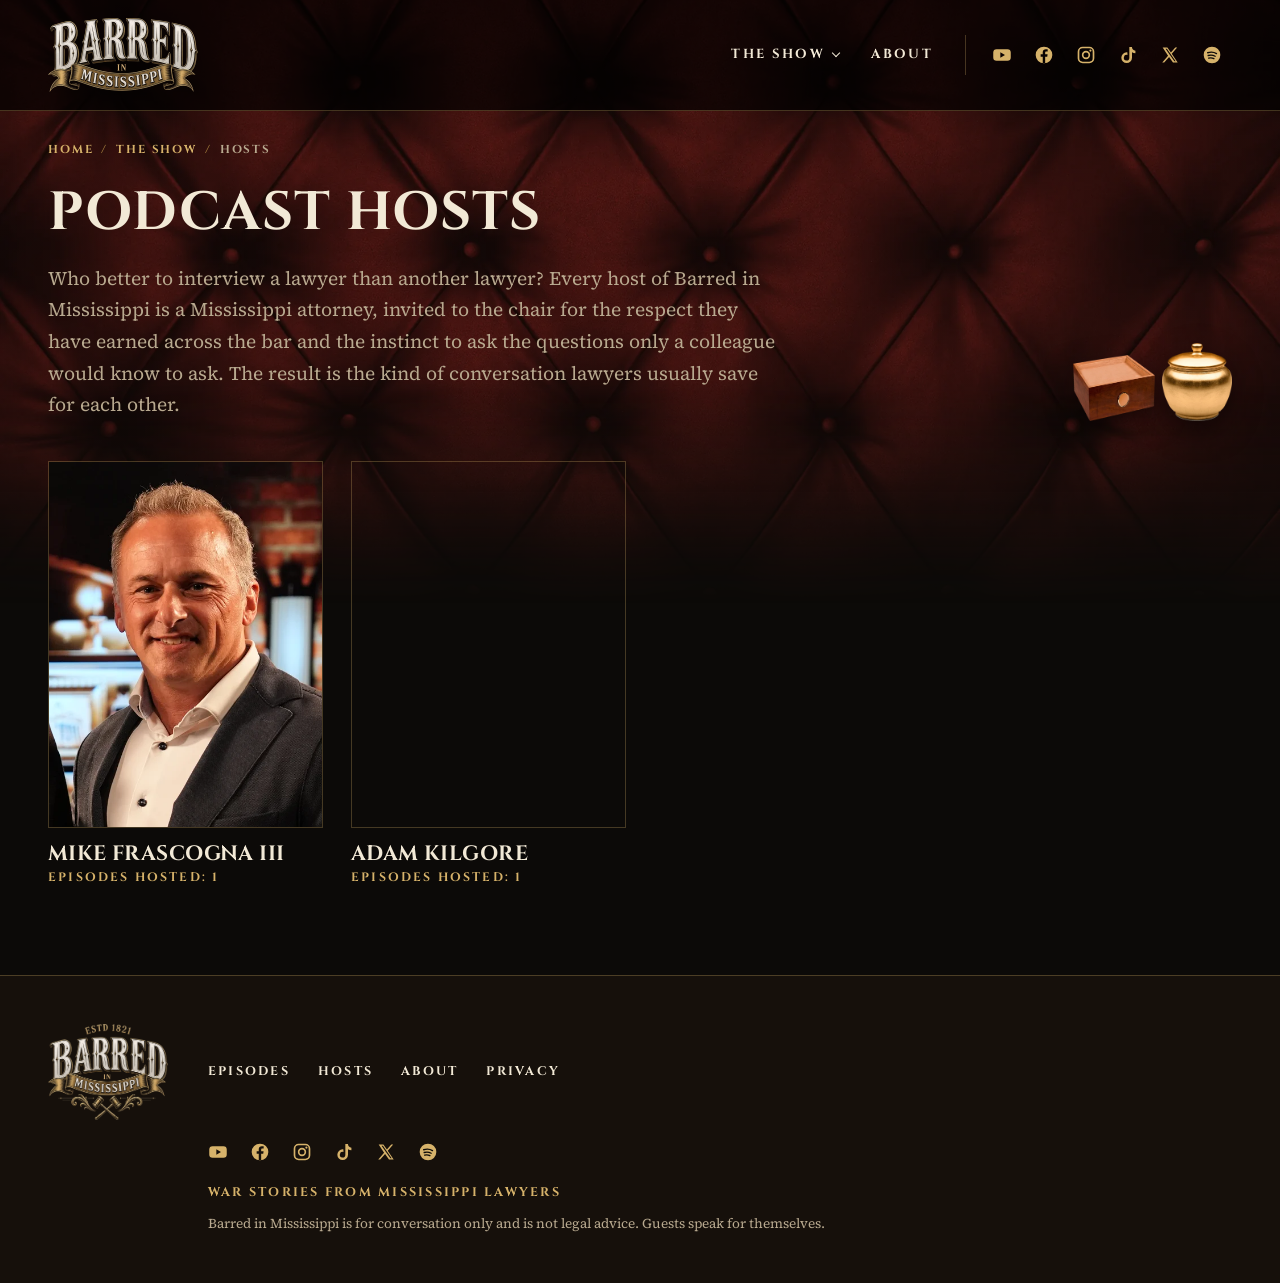
==== commit 706a7fc1: "Deploy site from b210261" ====
--- a/hosts/index.html
+++ b/hosts/index.html
@@ -1,9 +1,9 @@
-<!doctype html>
-<html lang="en">
-<head>
+<!doctype html>
+<html lang="en">
+<head>
   <meta charset="UTF-8" />
-  <meta http-equiv="Content-Security-Policy" content="default-src 'self'; img-src 'self' data:; media-src 'self'; font-src 'self'; style-src 'self'; script-src 'self'; frame-src https://www.youtube-nocookie.com; base-uri 'self'; form-action 'none'; object-src 'none'; upgrade-insecure-requests">
-  <meta name="viewport" content="width=device-width, initial-scale=1.0" />
+  <meta http-equiv="Content-Security-Policy" content="default-src 'self'; img-src 'self' data:; media-src 'self'; font-src 'self'; style-src 'self'; script-src 'self'; frame-src https://www.youtube-nocookie.com; base-uri 'self'; form-action 'none'; object-src 'none'; upgrade-insecure-requests">
+  <meta name="viewport" content="width=device-width, initial-scale=1.0" />
   <title>Hosts | Barred in Mississippi</title>
 <meta name="description" content="The Mississippi lawyers who host Barred in Mississippi.">
 <meta name="robots" content="index,follow,max-image-preview:large">
@@ -18,18 +18,19 @@
 <meta property="og:image:alt" content="Barred in Mississippi: War Stories from Mississippi Lawyers">
 <meta name="twitter:card" content="summary_large_image">
 <meta name="referrer" content="strict-origin-when-cross-origin">
-<script type="application/ld+json">{"@context":"https://schema.org","@graph":[{"@type":"Organization","@id":"https://barredinmississippi.com/#organization","name":"Barred in Mississippi","url":"https://barredinmississippi.com/","slogan":"War Stories from Mississippi Lawyers","logo":{"@type":"ImageObject","url":"https://barredinmississippi.com/icon-512.png","width":512,"height":512},"sameAs":["https://www.youtube.com/@BarredInms"]},{"@type":"BreadcrumbList","itemListElement":[{"@type":"ListItem","position":1,"name":"Barred in Mississippi","item":"https://barredinmississippi.com/"},{"@type":"ListItem","position":2,"name":"The show","item":"https://barredinmississippi.com/show/"},{"@type":"ListItem","position":3,"name":"Hosts","item":"https://barredinmississippi.com/hosts/"}]}]}</script>
-  <link rel="icon" type="image/png" sizes="32x32" href="/favicon-32.png"><link rel="icon" href="/favicon.ico" sizes="16x16 32x32"><link rel="apple-touch-icon" sizes="180x180" href="/apple-touch-icon.png"><link rel="manifest" href="/site.webmanifest"><meta name="theme-color" content="#0c0a08">
+<script type="application/ld+json">{"@context":"https://schema.org","@graph":[{"@type":"Organization","@id":"https://barredinmississippi.com/#organization","name":"Barred in Mississippi","url":"https://barredinmississippi.com/","slogan":"War Stories from Mississippi Lawyers","logo":{"@type":"ImageObject","url":"https://barredinmississippi.com/icon-512.png","width":512,"height":512},"sameAs":["https://www.youtube.com/@barredinms","https://www.facebook.com/profile.php?id=61595885616011","https://www.instagram.com/barredinms","https://www.tiktok.com/@barredinms"]},{"@type":"BreadcrumbList","itemListElement":[{"@type":"ListItem","position":1,"name":"Barred in Mississippi","item":"https://barredinmississippi.com/"},{"@type":"ListItem","position":2,"name":"The show","item":"https://barredinmississippi.com/show/"},{"@type":"ListItem","position":3,"name":"Hosts","item":"https://barredinmississippi.com/hosts/"}]}]}</script>
+  <link rel="icon" type="image/png" sizes="32x32" href="/favicon-32.png"><link rel="icon" href="/favicon.ico" sizes="16x16 32x32"><link rel="apple-touch-icon" sizes="180x180" href="/apple-touch-icon.png"><link rel="manifest" href="/site.webmanifest"><meta name="theme-color" content="#0c0a08">
   <script type="module" crossorigin src="/assets/page-CpXRUD9X.js"></script>
   <link rel="modulepreload" crossorigin href="/assets/chrome-CKt9qE5e.js">
   <link rel="stylesheet" crossorigin href="/assets/chrome-BFqnssAL.css">
-</head>
-<body class="inner">
+</head>
+<body class="inner">
   <div id="page"><a class="skip-link" href="#main">Skip to content</a>
-<header class="main-header"><a class="brand" href="/" aria-label="Barred in Mississippi home"><img src="/brand/wordmark-600.webp" srcset="/brand/wordmark-600.webp 600w, /brand/wordmark-1200.webp 1200w" sizes="150px" width="1200" height="591" alt=""></a><button class="mobile-menu" aria-label="Open menu" aria-expanded="false" aria-controls="main-nav">Menu <span>+</span></button><nav id="main-nav" aria-label="Main"><div class="nav-group"><a class="nav-top" href="/show/">The show <span class="nav-caret" aria-hidden="true"></span></a><div class="subnav"><a href="/show/">Episodes</a><a href="/hosts/">Hosts</a></div></div><a href="/#about">About</a><ul class="social social-menu" aria-label="Barred in Mississippi on social media"><li><a href="https://www.youtube.com/@BarredInms" target="_blank" rel="noopener" aria-label="YouTube"><svg viewBox="0 0 24 24" width="20" height="20" fill="currentColor" aria-hidden="true" focusable="false"><path fill-rule="evenodd" d="M5.5 5h13a4 4 0 0 1 4 4v6a4 4 0 0 1-4 4h-13a4 4 0 0 1-4-4V9a4 4 0 0 1 4-4Zm4.5 3.8v6.4l5.6-3.2Z"/></svg></a></li><li><span class="social-soon" title="Facebook: coming soon" aria-label="Facebook, coming soon"><svg viewBox="0 0 24 24" width="20" height="20" fill="currentColor" aria-hidden="true" focusable="false"><path fill-rule="evenodd" d="M12 2a10 10 0 1 1 0 20a10 10 0 1 1 0-20Zm1.4 19.6V14h2.5l.4-3h-2.9V9.3c0-.9.3-1.5 1.5-1.5h1.5V5.1c-.3 0-1.2-.1-2.2-.1-2.2 0-3.7 1.3-3.7 3.8V11H8v3h2.5v7.6Z"/></svg></span></li><li><span class="social-soon" title="Instagram: coming soon" aria-label="Instagram, coming soon"><svg viewBox="0 0 24 24" width="20" height="20" fill="currentColor" aria-hidden="true" focusable="false"><rect x="3" y="3" width="18" height="18" rx="5" fill="none" stroke="currentColor" stroke-width="2"/><circle cx="12" cy="12" r="4" fill="none" stroke="currentColor" stroke-width="2"/><circle cx="17.3" cy="6.7" r="1.3"/></svg></span></li><li><span class="social-soon" title="TikTok: coming soon" aria-label="TikTok, coming soon"><svg viewBox="0 0 24 24" width="20" height="20" fill="currentColor" aria-hidden="true" focusable="false"><path d="M13.6 2.5h3.1a4.8 4.8 0 0 0 4.2 4.3v3.1a7.8 7.8 0 0 1-4.1-1.3v6.6a6.4 6.4 0 1 1-6.4-6.4c.3 0 .6 0 .9.1v3.2a3.3 3.3 0 1 0 2.3 3.1Z"/></svg></span></li><li><span class="social-soon" title="X: coming soon" aria-label="X, coming soon"><svg viewBox="0 0 24 24" width="20" height="20" fill="currentColor" aria-hidden="true" focusable="false"><path fill-rule="evenodd" d="M3.2 3h5.6l4.3 5.9L18.3 3h2.3l-6.5 7.5 7.1 10.5h-5.6l-4.7-6.6L5 21H2.7l7-8ZM6.6 4.6l10.6 14.8h1.6L8.3 4.6Z"/></svg></span></li><li><span class="social-soon" title="Spotify: coming soon" aria-label="Spotify, coming soon"><svg viewBox="0 0 24 24" width="20" height="20" fill="currentColor" aria-hidden="true" focusable="false"><circle cx="12" cy="12" r="10"/><path d="M6.8 9.3c3.6-1.1 7.6-.8 10.6 1M7.4 12.6c2.9-.8 6-.5 8.4.9M8 15.7c2.2-.6 4.4-.4 6.3.7" fill="none" stroke="#0c0a08" stroke-width="1.6" stroke-linecap="round"/></svg></span></li></ul></nav><ul class="social social-header" aria-label="Barred in Mississippi on social media"><li><a href="https://www.youtube.com/@BarredInms" target="_blank" rel="noopener" aria-label="YouTube"><svg viewBox="0 0 24 24" width="20" height="20" fill="currentColor" aria-hidden="true" focusable="false"><path fill-rule="evenodd" d="M5.5 5h13a4 4 0 0 1 4 4v6a4 4 0 0 1-4 4h-13a4 4 0 0 1-4-4V9a4 4 0 0 1 4-4Zm4.5 3.8v6.4l5.6-3.2Z"/></svg></a></li><li><span class="social-soon" title="Facebook: coming soon" aria-label="Facebook, coming soon"><svg viewBox="0 0 24 24" width="20" height="20" fill="currentColor" aria-hidden="true" focusable="false"><path fill-rule="evenodd" d="M12 2a10 10 0 1 1 0 20a10 10 0 1 1 0-20Zm1.4 19.6V14h2.5l.4-3h-2.9V9.3c0-.9.3-1.5 1.5-1.5h1.5V5.1c-.3 0-1.2-.1-2.2-.1-2.2 0-3.7 1.3-3.7 3.8V11H8v3h2.5v7.6Z"/></svg></span></li><li><span class="social-soon" title="Instagram: coming soon" aria-label="Instagram, coming soon"><svg viewBox="0 0 24 24" width="20" height="20" fill="currentColor" aria-hidden="true" focusable="false"><rect x="3" y="3" width="18" height="18" rx="5" fill="none" stroke="currentColor" stroke-width="2"/><circle cx="12" cy="12" r="4" fill="none" stroke="currentColor" stroke-width="2"/><circle cx="17.3" cy="6.7" r="1.3"/></svg></span></li><li><span class="social-soon" title="TikTok: coming soon" aria-label="TikTok, coming soon"><svg viewBox="0 0 24 24" width="20" height="20" fill="currentColor" aria-hidden="true" focusable="false"><path d="M13.6 2.5h3.1a4.8 4.8 0 0 0 4.2 4.3v3.1a7.8 7.8 0 0 1-4.1-1.3v6.6a6.4 6.4 0 1 1-6.4-6.4c.3 0 .6 0 .9.1v3.2a3.3 3.3 0 1 0 2.3 3.1Z"/></svg></span></li><li><span class="social-soon" title="X: coming soon" aria-label="X, coming soon"><svg viewBox="0 0 24 24" width="20" height="20" fill="currentColor" aria-hidden="true" focusable="false"><path fill-rule="evenodd" d="M3.2 3h5.6l4.3 5.9L18.3 3h2.3l-6.5 7.5 7.1 10.5h-5.6l-4.7-6.6L5 21H2.7l7-8ZM6.6 4.6l10.6 14.8h1.6L8.3 4.6Z"/></svg></span></li><li><span class="social-soon" title="Spotify: coming soon" aria-label="Spotify, coming soon"><svg viewBox="0 0 24 24" width="20" height="20" fill="currentColor" aria-hidden="true" focusable="false"><circle cx="12" cy="12" r="10"/><path d="M6.8 9.3c3.6-1.1 7.6-.8 10.6 1M7.4 12.6c2.9-.8 6-.5 8.4.9M8 15.7c2.2-.6 4.4-.4 6.3.7" fill="none" stroke="#0c0a08" stroke-width="1.6" stroke-linecap="round"/></svg></span></li></ul></header>
+<header class="main-header"><a class="brand" href="/" aria-label="Barred in Mississippi home"><img src="/brand/wordmark-600.webp" srcset="/brand/wordmark-600.webp 600w, /brand/wordmark-1200.webp 1200w" sizes="150px" width="1200" height="591" alt=""></a><button class="mobile-menu" aria-label="Open menu" aria-expanded="false" aria-controls="main-nav">Menu <span>+</span></button><nav id="main-nav" aria-label="Main"><div class="nav-group"><a class="nav-top" href="/show/">The show <span class="nav-caret" aria-hidden="true"></span></a><div class="subnav"><a href="/show/">Episodes</a><a href="/hosts/">Hosts</a></div></div><a href="/#about">About</a><ul class="social social-menu" aria-label="Barred in Mississippi on social media"><li><a href="https://www.youtube.com/@barredinms" target="_blank" rel="noopener" aria-label="YouTube"><svg viewBox="0 0 24 24" width="20" height="20" fill="currentColor" aria-hidden="true" focusable="false"><path fill-rule="evenodd" d="M5.5 5h13a4 4 0 0 1 4 4v6a4 4 0 0 1-4 4h-13a4 4 0 0 1-4-4V9a4 4 0 0 1 4-4Zm4.5 3.8v6.4l5.6-3.2Z"/></svg></a></li><li><a href="https://www.facebook.com/profile.php?id=61595885616011" target="_blank" rel="noopener" aria-label="Facebook"><svg viewBox="0 0 24 24" width="20" height="20" fill="currentColor" aria-hidden="true" focusable="false"><path fill-rule="evenodd" d="M12 2a10 10 0 1 1 0 20a10 10 0 1 1 0-20Zm1.4 19.6V14h2.5l.4-3h-2.9V9.3c0-.9.3-1.5 1.5-1.5h1.5V5.1c-.3 0-1.2-.1-2.2-.1-2.2 0-3.7 1.3-3.7 3.8V11H8v3h2.5v7.6Z"/></svg></a></li><li><a href="https://www.instagram.com/barredinms" target="_blank" rel="noopener" aria-label="Instagram"><svg viewBox="0 0 24 24" width="20" height="20" fill="currentColor" aria-hidden="true" focusable="false"><rect x="3" y="3" width="18" height="18" rx="5" fill="none" stroke="currentColor" stroke-width="2"/><circle cx="12" cy="12" r="4" fill="none" stroke="currentColor" stroke-width="2"/><circle cx="17.3" cy="6.7" r="1.3"/></svg></a></li><li><a href="https://www.tiktok.com/@barredinms" target="_blank" rel="noopener" aria-label="TikTok"><svg viewBox="0 0 24 24" width="20" height="20" fill="currentColor" aria-hidden="true" focusable="false"><path d="M13.6 2.5h3.1a4.8 4.8 0 0 0 4.2 4.3v3.1a7.8 7.8 0 0 1-4.1-1.3v6.6a6.4 6.4 0 1 1-6.4-6.4c.3 0 .6 0 .9.1v3.2a3.3 3.3 0 1 0 2.3 3.1Z"/></svg></a></li><li><span class="social-soon" title="X: coming soon" aria-label="X, coming soon"><svg viewBox="0 0 24 24" width="20" height="20" fill="currentColor" aria-hidden="true" focusable="false"><path fill-rule="evenodd" d="M3.2 3h5.6l4.3 5.9L18.3 3h2.3l-6.5 7.5 7.1 10.5h-5.6l-4.7-6.6L5 21H2.7l7-8ZM6.6 4.6l10.6 14.8h1.6L8.3 4.6Z"/></svg></span></li><li><span class="social-soon" title="Spotify: coming soon" aria-label="Spotify, coming soon"><svg viewBox="0 0 24 24" width="20" height="20" fill="currentColor" aria-hidden="true" focusable="false"><circle cx="12" cy="12" r="10"/><path d="M6.8 9.3c3.6-1.1 7.6-.8 10.6 1M7.4 12.6c2.9-.8 6-.5 8.4.9M8 15.7c2.2-.6 4.4-.4 6.3.7" fill="none" stroke="#0c0a08" stroke-width="1.6" stroke-linecap="round"/></svg></span></li></ul></nav><ul class="social social-header" aria-label="Barred in Mississippi on social media"><li><a href="https://www.youtube.com/@barredinms" target="_blank" rel="noopener" aria-label="YouTube"><svg viewBox="0 0 24 24" width="20" height="20" fill="currentColor" aria-hidden="true" focusable="false"><path fill-rule="evenodd" d="M5.5 5h13a4 4 0 0 1 4 4v6a4 4 0 0 1-4 4h-13a4 4 0 0 1-4-4V9a4 4 0 0 1 4-4Zm4.5 3.8v6.4l5.6-3.2Z"/></svg></a></li><li><a href="https://www.facebook.com/profile.php?id=61595885616011" target="_blank" rel="noopener" aria-label="Facebook"><svg viewBox="0 0 24 24" width="20" height="20" fill="currentColor" aria-hidden="true" focusable="false"><path fill-rule="evenodd" d="M12 2a10 10 0 1 1 0 20a10 10 0 1 1 0-20Zm1.4 19.6V14h2.5l.4-3h-2.9V9.3c0-.9.3-1.5 1.5-1.5h1.5V5.1c-.3 0-1.2-.1-2.2-.1-2.2 0-3.7 1.3-3.7 3.8V11H8v3h2.5v7.6Z"/></svg></a></li><li><a href="https://www.instagram.com/barredinms" target="_blank" rel="noopener" aria-label="Instagram"><svg viewBox="0 0 24 24" width="20" height="20" fill="currentColor" aria-hidden="true" focusable="false"><rect x="3" y="3" width="18" height="18" rx="5" fill="none" stroke="currentColor" stroke-width="2"/><circle cx="12" cy="12" r="4" fill="none" stroke="currentColor" stroke-width="2"/><circle cx="17.3" cy="6.7" r="1.3"/></svg></a></li><li><a href="https://www.tiktok.com/@barredinms" target="_blank" rel="noopener" aria-label="TikTok"><svg viewBox="0 0 24 24" width="20" height="20" fill="currentColor" aria-hidden="true" focusable="false"><path d="M13.6 2.5h3.1a4.8 4.8 0 0 0 4.2 4.3v3.1a7.8 7.8 0 0 1-4.1-1.3v6.6a6.4 6.4 0 1 1-6.4-6.4c.3 0 .6 0 .9.1v3.2a3.3 3.3 0 1 0 2.3 3.1Z"/></svg></a></li><li><span class="social-soon" title="X: coming soon" aria-label="X, coming soon"><svg viewBox="0 0 24 24" width="20" height="20" fill="currentColor" aria-hidden="true" focusable="false"><path fill-rule="evenodd" d="M3.2 3h5.6l4.3 5.9L18.3 3h2.3l-6.5 7.5 7.1 10.5h-5.6l-4.7-6.6L5 21H2.7l7-8ZM6.6 4.6l10.6 14.8h1.6L8.3 4.6Z"/></svg></span></li><li><span class="social-soon" title="Spotify: coming soon" aria-label="Spotify, coming soon"><svg viewBox="0 0 24 24" width="20" height="20" fill="currentColor" aria-hidden="true" focusable="false"><circle cx="12" cy="12" r="10"/><path d="M6.8 9.3c3.6-1.1 7.6-.8 10.6 1M7.4 12.6c2.9-.8 6-.5 8.4.9M8 15.7c2.2-.6 4.4-.4 6.3.7" fill="none" stroke="#0c0a08" stroke-width="1.6" stroke-linecap="round"/></svg></span></li></ul></header>
 <main id="main" class="page">
 <section class="show hosts"><div class="wrap"><nav class="crumbs" aria-label="Breadcrumb"><ol><li><a href="/">Home</a></li><li><a href="/show/">The show</a></li><li aria-current="page">Hosts</li></ol></nav><div class="shelf-head"><div><h1 class="page-title">Podcast Hosts</h1><p class="page-lede">Who better to interview a lawyer than another lawyer? Every host of Barred in Mississippi is a Mississippi attorney, invited to the chair for the respect they have earned across the bar and the instinct to ask the questions only a colleague would know to ask. The result is the kind of conversation lawyers usually save for each other.</p></div><div class="shelf shelf-title" aria-hidden="true"><img class="shelf-humidor" src="/img/shelf/humidor.webp" width="408" height="330" alt="" loading="lazy" decoding="async"><img class="shelf-jar" src="/img/shelf/jar.webp" width="351" height="390" alt="" loading="lazy" decoding="async"></div></div><ol class="host-grid"><li class="host-card"><a class="host-photo" href="/hosts/mike-frascogna-iii/"><img src="/img/hosts/mike-frascogna-iii-480.webp" srcset="/img/hosts/mike-frascogna-iii-480.webp 480w, /img/hosts/mike-frascogna-iii-900.webp 900w" sizes="(max-width:560px) 92vw, (max-width:1100px) 30vw, 22vw" width="900" height="1205" alt="Mike Frascogna III" decoding="async"></a><h2 class="host-name"><a href="/hosts/mike-frascogna-iii/">Mike Frascogna III</a></h2><p class="host-count">Episodes hosted: 1</p></li><li class="host-card"><a class="host-photo" href="/hosts/adam-kilgore/"><img src="/img/hosts/adam-kilgore-480.webp" srcset="/img/hosts/adam-kilgore-480.webp 480w, /img/hosts/adam-kilgore-900.webp 900w" sizes="(max-width:560px) 92vw, (max-width:1100px) 30vw, 22vw" width="900" height="1205" alt="Adam Kilgore" decoding="async"></a><h2 class="host-name"><a href="/hosts/adam-kilgore/">Adam Kilgore</a></h2><p class="host-count">Episodes hosted: 1</p></li></ol></div></section>
 </main>
-<footer class="site-footer"><a class="footer-mark" href="/"><img src="/brand/logo-primary-600.webp" width="600" height="478" alt="Barred in Mississippi, established 1821" loading="lazy"></a><div class="footer-links"><a href="/show/">Episodes</a><a href="/hosts/">Hosts</a><a href="/#about">About</a><a href="/privacy/">Privacy</a></div><ul class="social social-footer" aria-label="Barred in Mississippi on social media"><li><a href="https://www.youtube.com/@BarredInms" target="_blank" rel="noopener" aria-label="YouTube"><svg viewBox="0 0 24 24" width="20" height="20" fill="currentColor" aria-hidden="true" focusable="false"><path fill-rule="evenodd" d="M5.5 5h13a4 4 0 0 1 4 4v6a4 4 0 0 1-4 4h-13a4 4 0 0 1-4-4V9a4 4 0 0 1 4-4Zm4.5 3.8v6.4l5.6-3.2Z"/></svg></a></li><li><span class="social-soon" title="Facebook: coming soon" aria-label="Facebook, coming soon"><svg viewBox="0 0 24 24" width="20" height="20" fill="currentColor" aria-hidden="true" focusable="false"><path fill-rule="evenodd" d="M12 2a10 10 0 1 1 0 20a10 10 0 1 1 0-20Zm1.4 19.6V14h2.5l.4-3h-2.9V9.3c0-.9.3-1.5 1.5-1.5h1.5V5.1c-.3 0-1.2-.1-2.2-.1-2.2 0-3.7 1.3-3.7 3.8V11H8v3h2.5v7.6Z"/></svg></span></li><li><span class="social-soon" title="Instagram: coming soon" aria-label="Instagram, coming soon"><svg viewBox="0 0 24 24" width="20" height="20" fill="currentColor" aria-hidden="true" focusable="false"><rect x="3" y="3" width="18" height="18" rx="5" fill="none" stroke="currentColor" stroke-width="2"/><circle cx="12" cy="12" r="4" fill="none" stroke="currentColor" stroke-width="2"/><circle cx="17.3" cy="6.7" r="1.3"/></svg></span></li><li><span class="social-soon" title="TikTok: coming soon" aria-label="TikTok, coming soon"><svg viewBox="0 0 24 24" width="20" height="20" fill="currentColor" aria-hidden="true" focusable="false"><path d="M13.6 2.5h3.1a4.8 4.8 0 0 0 4.2 4.3v3.1a7.8 7.8 0 0 1-4.1-1.3v6.6a6.4 6.4 0 1 1-6.4-6.4c.3 0 .6 0 .9.1v3.2a3.3 3.3 0 1 0 2.3 3.1Z"/></svg></span></li><li><span class="social-soon" title="X: coming soon" aria-label="X, coming soon"><svg viewBox="0 0 24 24" width="20" height="20" fill="currentColor" aria-hidden="true" focusable="false"><path fill-rule="evenodd" d="M3.2 3h5.6l4.3 5.9L18.3 3h2.3l-6.5 7.5 7.1 10.5h-5.6l-4.7-6.6L5 21H2.7l7-8ZM6.6 4.6l10.6 14.8h1.6L8.3 4.6Z"/></svg></span></li><li><span class="social-soon" title="Spotify: coming soon" aria-label="Spotify, coming soon"><svg viewBox="0 0 24 24" width="20" height="20" fill="currentColor" aria-hidden="true" focusable="false"><circle cx="12" cy="12" r="10"/><path d="M6.8 9.3c3.6-1.1 7.6-.8 10.6 1M7.4 12.6c2.9-.8 6-.5 8.4.9M8 15.7c2.2-.6 4.4-.4 6.3.7" fill="none" stroke="#0c0a08" stroke-width="1.6" stroke-linecap="round"/></svg></span></li></ul><p class="footer-tag">War Stories from Mississippi Lawyers</p><p class="footer-note">Barred in Mississippi is for conversation only and is not legal advice. Guests speak for themselves.</p></footer></div>
-</body>
-</html>
+<footer class="site-footer"><a class="footer-mark" href="/"><img src="/brand/logo-primary-600.webp" width="600" height="478" alt="Barred in Mississippi, established 1821" loading="lazy"></a><div class="footer-links"><a href="/show/">Episodes</a><a href="/hosts/">Hosts</a><a href="/#about">About</a><a href="/privacy/">Privacy</a></div><ul class="social social-footer" aria-label="Barred in Mississippi on social media"><li><a href="https://www.youtube.com/@barredinms" target="_blank" rel="noopener" aria-label="YouTube"><svg viewBox="0 0 24 24" width="20" height="20" fill="currentColor" aria-hidden="true" focusable="false"><path fill-rule="evenodd" d="M5.5 5h13a4 4 0 0 1 4 4v6a4 4 0 0 1-4 4h-13a4 4 0 0 1-4-4V9a4 4 0 0 1 4-4Zm4.5 3.8v6.4l5.6-3.2Z"/></svg></a></li><li><a href="https://www.facebook.com/profile.php?id=61595885616011" target="_blank" rel="noopener" aria-label="Facebook"><svg viewBox="0 0 24 24" width="20" height="20" fill="currentColor" aria-hidden="true" focusable="false"><path fill-rule="evenodd" d="M12 2a10 10 0 1 1 0 20a10 10 0 1 1 0-20Zm1.4 19.6V14h2.5l.4-3h-2.9V9.3c0-.9.3-1.5 1.5-1.5h1.5V5.1c-.3 0-1.2-.1-2.2-.1-2.2 0-3.7 1.3-3.7 3.8V11H8v3h2.5v7.6Z"/></svg></a></li><li><a href="https://www.instagram.com/barredinms" target="_blank" rel="noopener" aria-label="Instagram"><svg viewBox="0 0 24 24" width="20" height="20" fill="currentColor" aria-hidden="true" focusable="false"><rect x="3" y="3" width="18" height="18" rx="5" fill="none" stroke="currentColor" stroke-width="2"/><circle cx="12" cy="12" r="4" fill="none" stroke="currentColor" stroke-width="2"/><circle cx="17.3" cy="6.7" r="1.3"/></svg></a></li><li><a href="https://www.tiktok.com/@barredinms" target="_blank" rel="noopener" aria-label="TikTok"><svg viewBox="0 0 24 24" width="20" height="20" fill="currentColor" aria-hidden="true" focusable="false"><path d="M13.6 2.5h3.1a4.8 4.8 0 0 0 4.2 4.3v3.1a7.8 7.8 0 0 1-4.1-1.3v6.6a6.4 6.4 0 1 1-6.4-6.4c.3 0 .6 0 .9.1v3.2a3.3 3.3 0 1 0 2.3 3.1Z"/></svg></a></li><li><span class="social-soon" title="X: coming soon" aria-label="X, coming soon"><svg viewBox="0 0 24 24" width="20" height="20" fill="currentColor" aria-hidden="true" focusable="false"><path fill-rule="evenodd" d="M3.2 3h5.6l4.3 5.9L18.3 3h2.3l-6.5 7.5 7.1 10.5h-5.6l-4.7-6.6L5 21H2.7l7-8ZM6.6 4.6l10.6 14.8h1.6L8.3 4.6Z"/></svg></span></li><li><span class="social-soon" title="Spotify: coming soon" aria-label="Spotify, coming soon"><svg viewBox="0 0 24 24" width="20" height="20" fill="currentColor" aria-hidden="true" focusable="false"><circle cx="12" cy="12" r="10"/><path d="M6.8 9.3c3.6-1.1 7.6-.8 10.6 1M7.4 12.6c2.9-.8 6-.5 8.4.9M8 15.7c2.2-.6 4.4-.4 6.3.7" fill="none" stroke="#0c0a08" stroke-width="1.6" stroke-linecap="round"/></svg></span></li></ul><p class="footer-tag">War Stories from Mississippi Lawyers</p><p class="footer-note">Barred in Mississippi is for conversation only and is not legal advice. Guests speak for themselves.</p></footer></div>+
+</body>
+</html>
